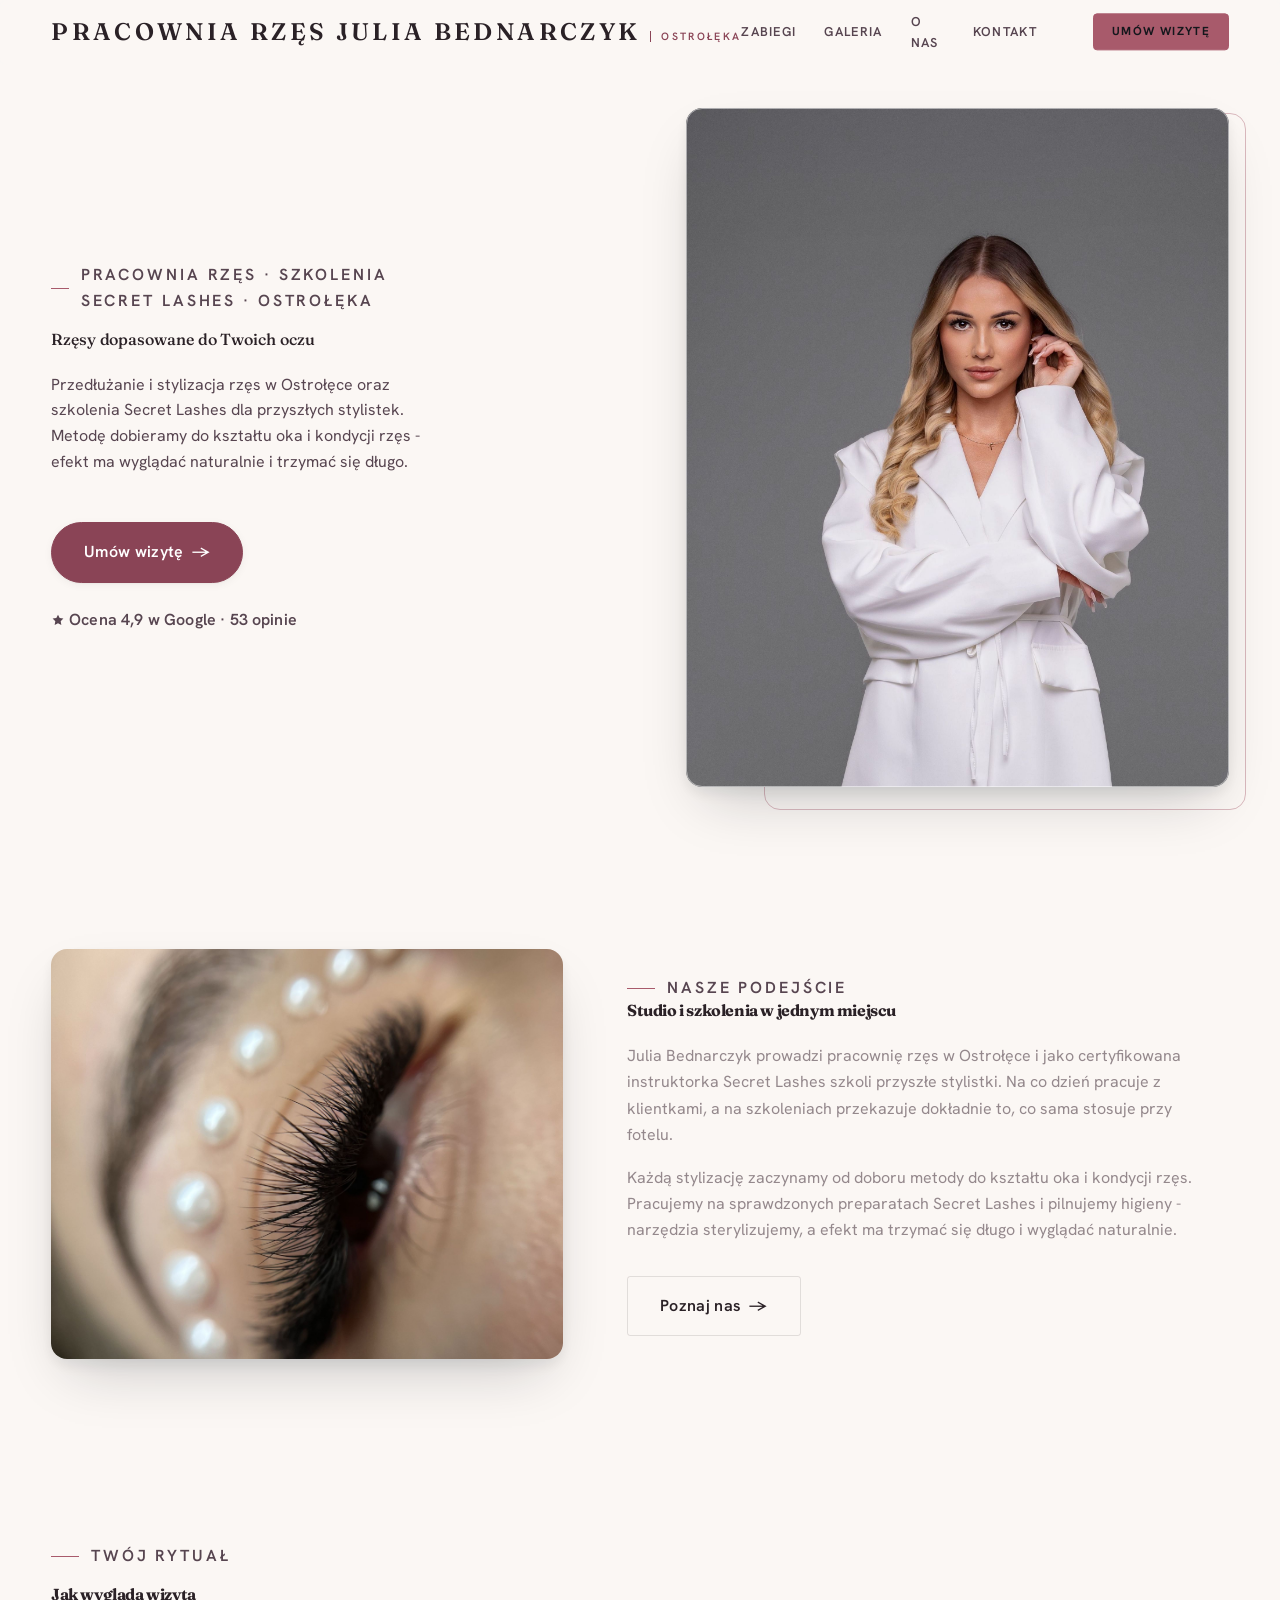
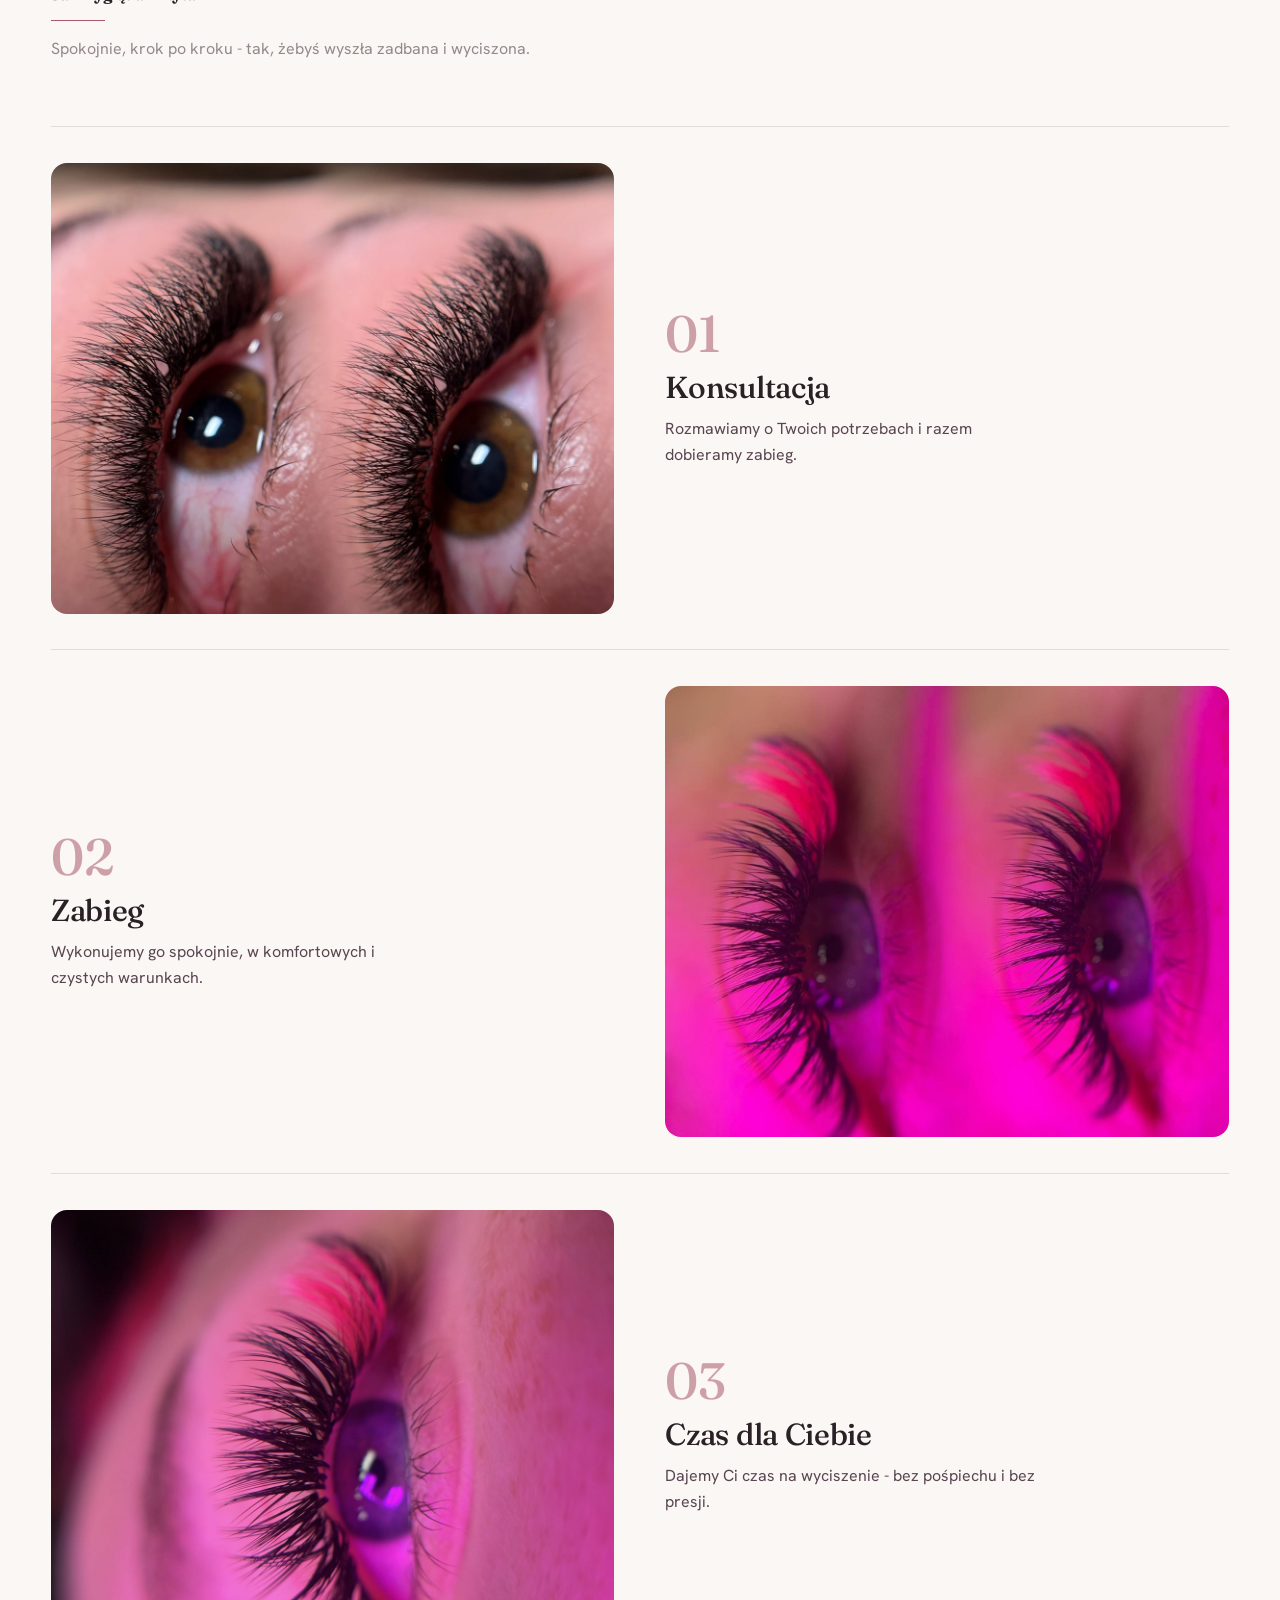
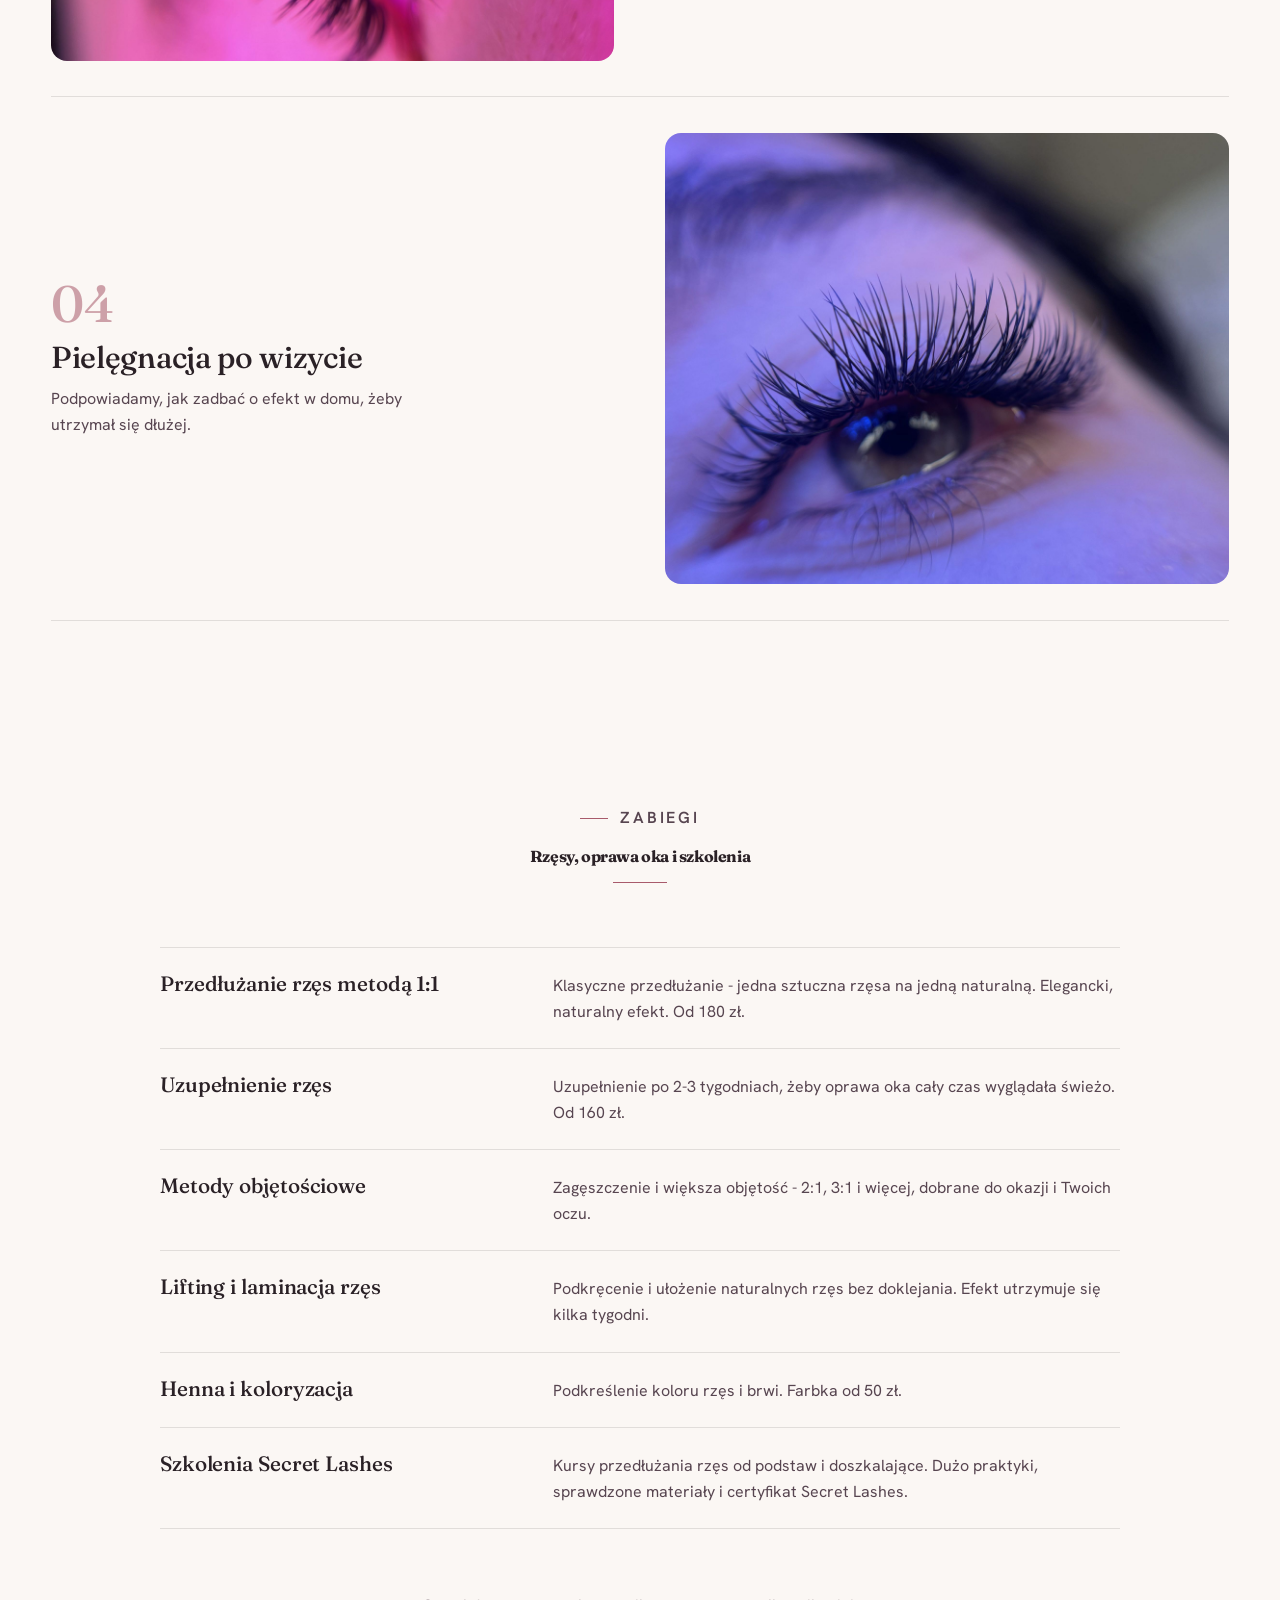
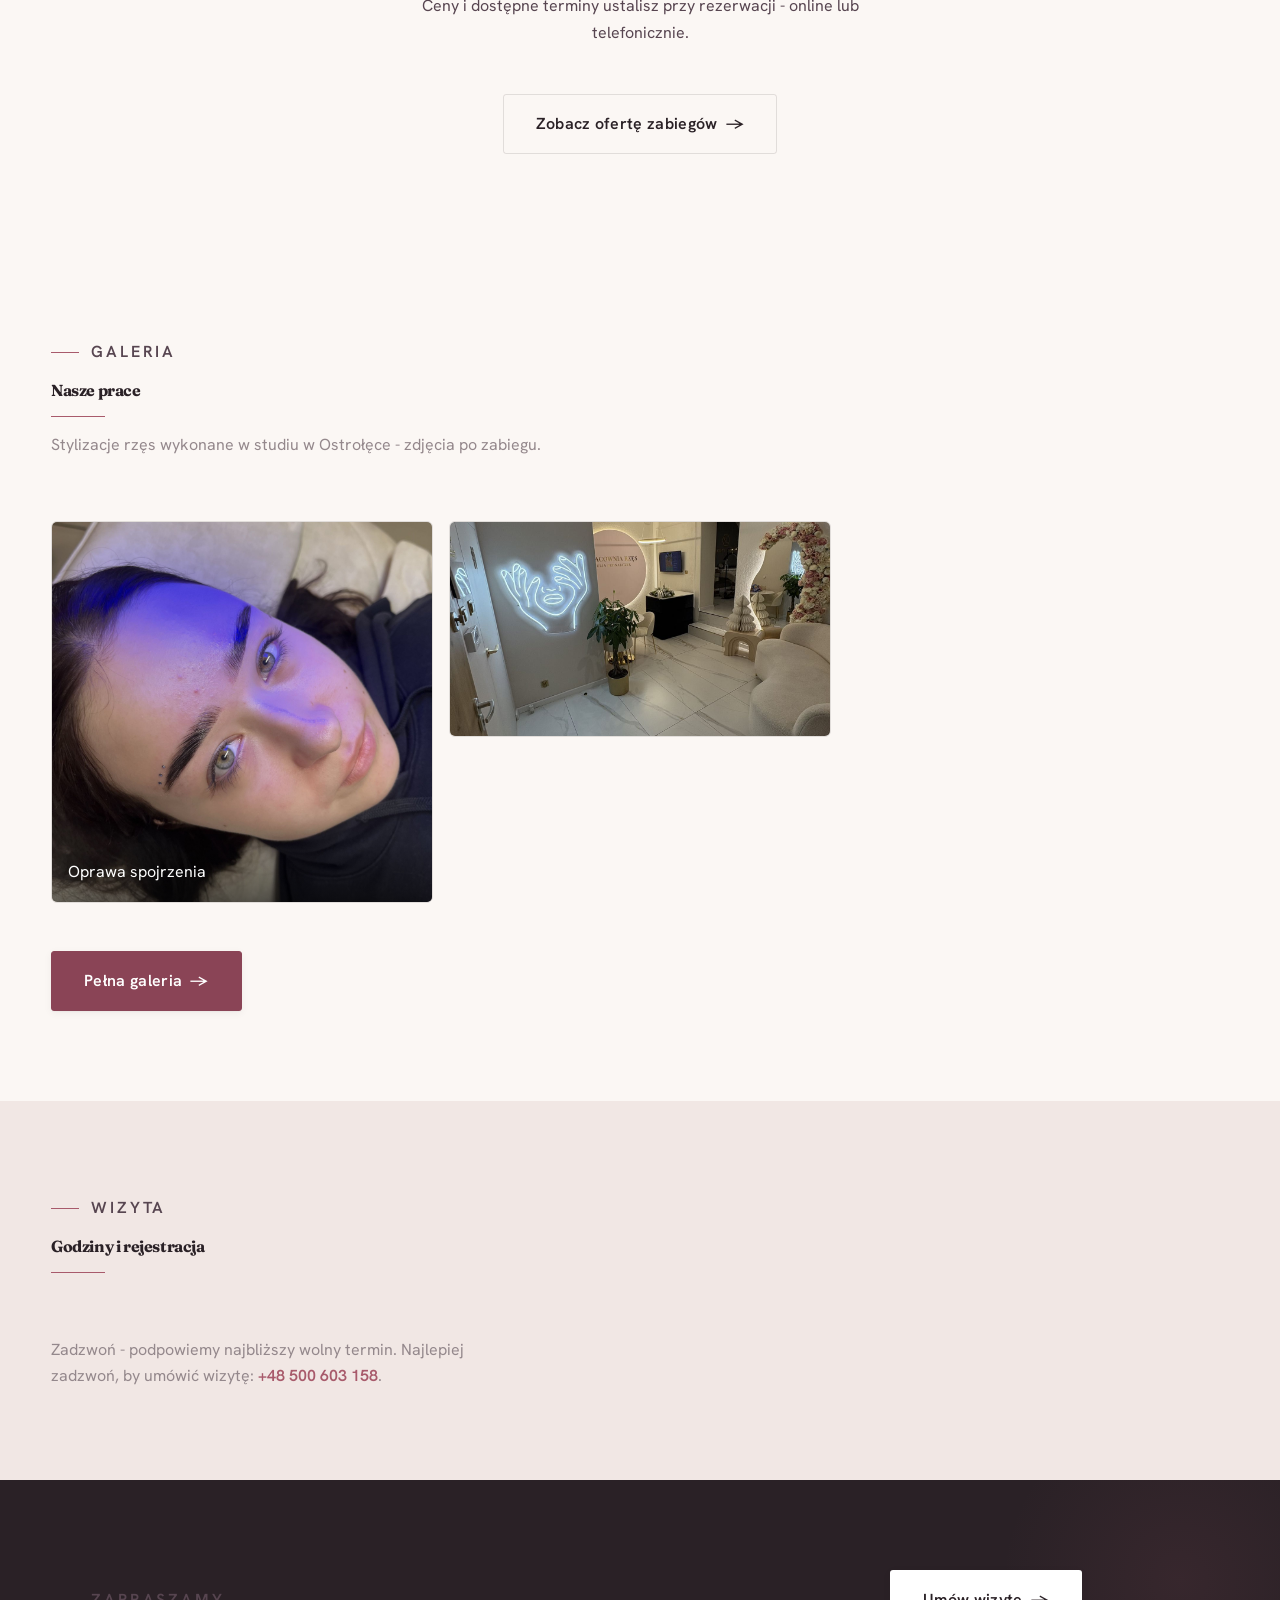
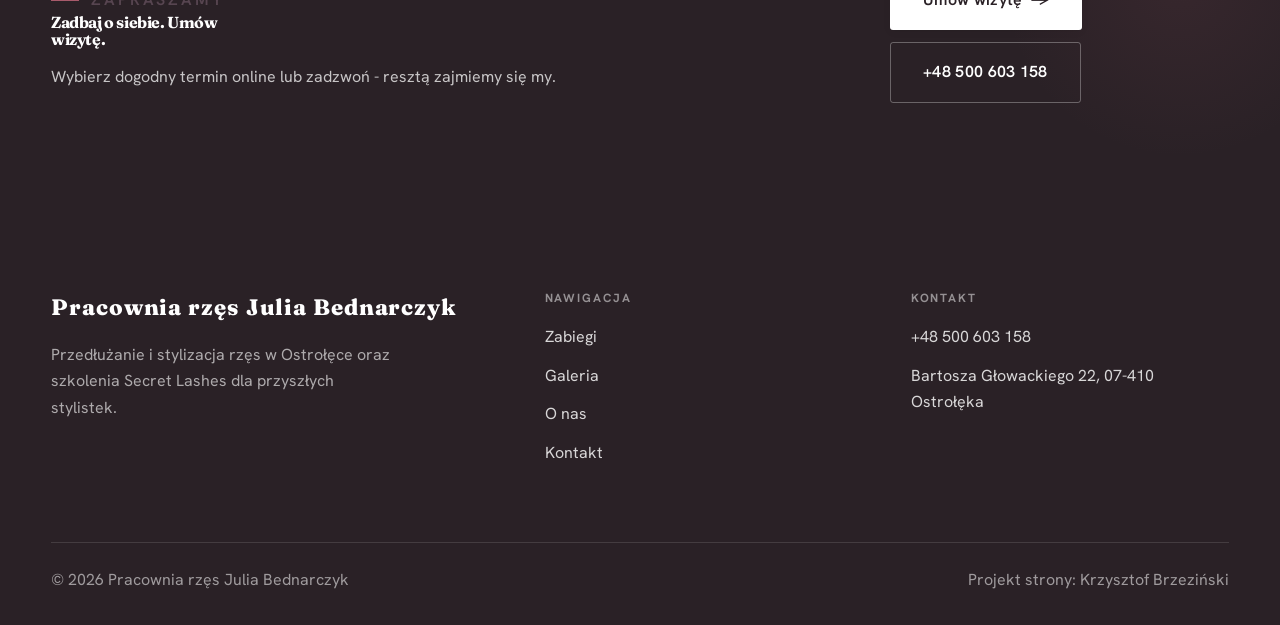
==== index.html @ 6c17bf98 "Strona demo: pracownia-rzes-julia-bednarczyk-szkolenia-secret-lashes-w-ostrolece" ====
<!DOCTYPE html>
<html lang="pl">
<head>
<meta charset="UTF-8">
<meta name="viewport" content="width=device-width, initial-scale=1.0">
<title>Pracownia rzęs Julia Bednarczyk - Przedłużanie rzęs i szkolenia Secret Lashes · Ostrołęka</title>
<meta name="description" content="Pracownia rzęs Julia Bednarczyk w Ostrołęce - przedłużanie rzęs metodą 1:1 i objętościowe, lifting, laminacja oraz szkolenia Secret Lashes. Naturalny efekt i indywidualne podejście. Umów wizytę.">
<link rel="preconnect" href="https://fonts.googleapis.com">
<link rel="preconnect" href="https://fonts.gstatic.com" crossorigin>
<link href="https://fonts.googleapis.com/css2?family=Fraunces:wght@500;600;700&family=Hanken+Grotesk:wght@400;500;600&display=swap" rel="stylesheet">
<link rel="stylesheet" href="assets/styles.css">
</head>
<body>

<header class="nav">
  <div class="wrap nav-inner">
    <a class="brand" href="index.html"><span class="name">Pracownia rzęs Julia Bednarczyk</span><span class="sub">Ostrołęka</span></a>
    <nav class="nav-links">
      <a href="oferta.html">Zabiegi</a>
      <a href="realizacje.html">Galeria</a>
      <a href="o-nas.html">O nas</a>
      <a href="kontakt.html">Kontakt</a>
      <a href="kontakt.html" class="btn btn-accent">Umów wizytę</a>
    </nav>
    <button class="nav-toggle" aria-label="Menu"><span></span><span></span><span></span></button>
  </div>
</header>

<section class="hero-spa">
  <div class="wrap">
    <div class="hs-copy reveal">
      <span class="eyebrow">Pracownia rzęs · Szkolenia Secret Lashes · Ostrołęka</span>
      <h1 class="hs-claim">Rzęsy dopasowane do Twoich oczu</h1>
      <p class="hs-lead">Przedłużanie i stylizacja rzęs w Ostrołęce oraz szkolenia Secret Lashes dla przyszłych stylistek. Metodę dobieramy do kształtu oka i kondycji rzęs - efekt ma wyglądać naturalnie i trzymać się długo.</p>
      <a href="kontakt.html" class="btn btn-accent hs-cta">Umów wizytę <span class="arr">→</span></a>
      <p class="hs-rating"><svg class="ico-star" width="14" height="14" viewBox="0 0 24 24" style="vertical-align:-2px" aria-hidden="true"><path d="M12 2.8l2.85 5.8 6.4.93-4.63 4.5 1.1 6.37L12 17.4l-5.72 3 1.1-6.37-4.63-4.5 6.4-.93L12 2.8Z" fill="currentColor"/></svg> Ocena 4,9 w Google · 53 opinie</p>
    </div>
    <figure class="hs-fig reveal"><img src="img/hero.jpg" alt="Pracownia rzęs Julia Bednarczyk"></figure>
  </div>
</section>
<section>
  <div class="wrap split">
    <div class="split-art reveal"><img src="img/g1.jpg" alt="Pracownia rzęs Julia Bednarczyk" loading="lazy"></div>
    <div class="split-copy reveal">
      <span class="eyebrow">Nasze podejście</span>
      <h2>Studio i szkolenia w jednym miejscu</h2>
      <p class="muted">Julia Bednarczyk prowadzi pracownię rzęs w Ostrołęce i jako certyfikowana instruktorka Secret Lashes szkoli przyszłe stylistki. Na co dzień pracuje z klientkami, a na szkoleniach przekazuje dokładnie to, co sama stosuje przy fotelu.</p>
      <p class="muted">Każdą stylizację zaczynamy od doboru metody do kształtu oka i kondycji rzęs. Pracujemy na sprawdzonych preparatach Secret Lashes i pilnujemy higieny - narzędzia sterylizujemy, a efekt ma trzymać się długo i wyglądać naturalnie.</p>
      <a href="o-nas.html" class="btn btn-ghost">Poznaj nas <span class="arr">→</span></a>
    </div>
  </div>
</section>
<section class="rytual">
  <div class="wrap">
    <div class="head reveal">
      <span class="eyebrow">Twój rytuał</span>
      <h2>Jak wygląda wizyta</h2>
      <p>Spokojnie, krok po kroku - tak, żebyś wyszła zadbana i wyciszona.</p>
    </div>
    <div class="ryt-list">
      <div class="ryt-row reveal">
        <figure class="ryt-fig"><img src="img/g2.jpg" alt="Konsultacja" loading="lazy"></figure>
        <div class="ryt-copy"><span class="ryt-no">01</span><h3>Konsultacja</h3><p>Rozmawiamy o Twoich potrzebach i razem dobieramy zabieg.</p></div>
      </div>
      <div class="ryt-row reveal">
        <figure class="ryt-fig"><img src="img/g3.jpg" alt="Zabieg" loading="lazy"></figure>
        <div class="ryt-copy"><span class="ryt-no">02</span><h3>Zabieg</h3><p>Wykonujemy go spokojnie, w komfortowych i czystych warunkach.</p></div>
      </div>
      <div class="ryt-row reveal">
        <figure class="ryt-fig"><img src="img/g4.jpg" alt="Czas dla Ciebie" loading="lazy"></figure>
        <div class="ryt-copy"><span class="ryt-no">03</span><h3>Czas dla Ciebie</h3><p>Dajemy Ci czas na wyciszenie - bez pośpiechu i bez presji.</p></div>
      </div>
      <div class="ryt-row reveal">
        <figure class="ryt-fig"><img src="img/g5.jpg" alt="Pielęgnacja po wizycie" loading="lazy"></figure>
        <div class="ryt-copy"><span class="ryt-no">04</span><h3>Pielęgnacja po wizycie</h3><p>Podpowiadamy, jak zadbać o efekt w domu, żeby utrzymał się dłużej.</p></div>
      </div>
    </div>
  </div>
</section>
<section class="menu-sec">
  <div class="wrap">
    <div class="head center reveal">
      <span class="eyebrow">Zabiegi</span>
      <h2>Rzęsy, oprawa oka i szkolenia</h2>
    </div>
    <div class="cennik">
      <div class="cennik-row reveal"><div class="cn-name"><h3>Przedłużanie rzęs metodą 1:1</h3></div><div class="cn-desc">Klasyczne przedłużanie - jedna sztuczna rzęsa na jedną naturalną. Elegancki, naturalny efekt. Od 180 zł.</div></div>
      <div class="cennik-row reveal"><div class="cn-name"><h3>Uzupełnienie rzęs</h3></div><div class="cn-desc">Uzupełnienie po 2-3 tygodniach, żeby oprawa oka cały czas wyglądała świeżo. Od 160 zł.</div></div>
      <div class="cennik-row reveal"><div class="cn-name"><h3>Metody objętościowe</h3></div><div class="cn-desc">Zagęszczenie i większa objętość - 2:1, 3:1 i więcej, dobrane do okazji i Twoich oczu.</div></div>
      <div class="cennik-row reveal"><div class="cn-name"><h3>Lifting i laminacja rzęs</h3></div><div class="cn-desc">Podkręcenie i ułożenie naturalnych rzęs bez doklejania. Efekt utrzymuje się kilka tygodni.</div></div>
      <div class="cennik-row reveal"><div class="cn-name"><h3>Henna i koloryzacja</h3></div><div class="cn-desc">Podkreślenie koloru rzęs i brwi. Farbka od 50 zł.</div></div>
      <div class="cennik-row reveal"><div class="cn-name"><h3>Szkolenia Secret Lashes</h3></div><div class="cn-desc">Kursy przedłużania rzęs od podstaw i doszkalające. Dużo praktyki, sprawdzone materiały i certyfikat Secret Lashes.</div></div>
    </div>
    <p class="menu-note">Ceny i dostępne terminy ustalisz przy rezerwacji - online lub telefonicznie.</p>
    <div style="text-align:center;margin-top:var(--space-7)" class="reveal"><a href="oferta.html" class="btn btn-ghost">Zobacz ofertę zabiegów <span class="arr">→</span></a></div>
  </div>
</section>
<section>
  <div class="wrap">
    <div class="head reveal">
      <span class="eyebrow">Galeria</span>
      <h2>Nasze prace</h2>
      <p>Stylizacje rzęs wykonane w studiu w Ostrołęce - zdjęcia po zabiegu.</p>
    </div>
    <div class="gallery-masonry">
      <figure class="m-tile reveal"><img src="img/g6.jpg" alt="Oprawa spojrzenia" loading="lazy"><div class="cap">Oprawa spojrzenia</div></figure>
      <figure class="m-tile reveal"><img src="img/about.jpg" alt="Pracownia rzęs Julia Bednarczyk" loading="lazy"></figure>
    </div>
    <div style="margin-top:var(--space-7)" class="reveal"><a href="realizacje.html" class="btn btn-accent">Pełna galeria <span class="arr">→</span></a></div>
  </div>
</section>
<section class="trust">
  <div class="wrap">
    <div class="head reveal">
      <span class="eyebrow">Wizyta</span>
      <h2>Godziny i rejestracja</h2>
    </div>
    <p class="reveal" style="color:var(--muted);max-width:48ch">Zadzwoń - podpowiemy najbliższy wolny termin. Najlepiej zadzwoń, by umówić wizytę: <a href="tel:+48500603158" style="color:var(--accent);font-weight:600">+48 500 603 158</a>.</p>
  </div>
</section>
<section class="cta">
  <div class="wrap">
    <div class="reveal">
      <span class="eyebrow">Zapraszamy</span>
      <h2>Zadbaj o siebie. Umów wizytę.</h2>
      <p>Wybierz dogodny termin online lub zadzwoń - resztą zajmiemy się my.</p>
    </div>
    <div class="cta-actions reveal">
      <a href="kontakt.html" class="btn btn-light">Umów wizytę <span class="arr">→</span></a>
      <a href="tel:+48500603158" class="btn btn-ghost" style="color:#fff;border-color:rgba(255,255,255,.3)">+48 500 603 158</a>
    </div>
  </div>
</section>

<footer>
  <div class="wrap">
    <div class="foot-grid">
      <div class="foot-brand">
        <div class="name">Pracownia rzęs Julia Bednarczyk</div>
        <p>Przedłużanie i stylizacja rzęs w Ostrołęce oraz szkolenia Secret Lashes dla przyszłych stylistek.</p>
      </div>
      <div class="foot-col">
        <h4>Nawigacja</h4>
        <a href="oferta.html">Zabiegi</a>
        <a href="realizacje.html">Galeria</a>
        <a href="o-nas.html">O nas</a>
        <a href="kontakt.html">Kontakt</a>
      </div>
      <div class="foot-col">
        <h4>Kontakt</h4>
        <a href="tel:+48500603158">+48 500 603 158</a>
        <p>Bartosza Głowackiego 22, 07-410 Ostrołęka</p>
      </div>
    </div>
    <div class="foot-bot">
      <span>© 2026 Pracownia rzęs Julia Bednarczyk</span>
      <span>Projekt strony: Krzysztof Brzeziński</span>
    </div>
  </div>
</footer>
<div class="sticky-reserve"><a class="sr-book" href="kontakt.html">Umów wizytę</a><a class="sr-call" href="tel:+48500603158" aria-label="Zadzwoń"><svg class="ico-tel" width="16" height="16" viewBox="0 0 24 24" fill="none" aria-hidden="true"><path d="M6.6 10.8a15.5 15.5 0 0 0 6.6 6.6l2.2-2.2a1 1 0 0 1 1-.24 11.4 11.4 0 0 0 3.6.58 1 1 0 0 1 1 1V20a1 1 0 0 1-1 1A17 17 0 0 1 3 4a1 1 0 0 1 1-1h3.5a1 1 0 0 1 1 1c0 1.25.2 2.46.58 3.6a1 1 0 0 1-.25 1l-2.23 2.2Z" fill="currentColor"/></svg></a></div>

<script src="assets/main.js"></script>
</body>
</html>
---- assets/styles.css ----
/* ============================================================
   STOLBASZ — premium, architektoniczny B2B fit-out
   Jasna paleta, zero brązu. System wg premium-web-craft.
   Projekt strony: Krzysztof Brzeziński
   ============================================================ */

:root{
  /* PALETA — jasna, architektoniczna, chłodna */
  --paper:#FBF7F4;          /* główne tło */
  --paper-2:#F1E7E4;        /* sekcje alternatywne (chłodny jasny szary) */
  --paper-3:#F1E7E4;        /* delikatne wypełnienia */
  --ink:#2A2126;            /* tekst główny — chłodny grafit */
  --ink-soft:#574550;       /* nagłówki drugorzędne */
  --muted:#94888C;          /* tekst poboczny */
  --line:rgba(42,33,38,.12);/* hairline */
  --accent:#A85A6B;         /* stonowany petrol-slate — jedyny akcent */
  --accent-d:#8A4456;
  --accent-soft:rgba(168,90,107,.10);
  --dark:#2A2126;           /* sekcje ciemne (stopka/CTA) */

  /* ODSTĘPY — skala 4/8 */
  --space-1:4px; --space-2:8px; --space-3:12px; --space-4:16px; --space-5:24px;
  --space-6:32px; --space-7:48px; --space-8:64px; --space-9:96px; --space-10:128px;

  /* TYPOGRAFIA — fluid clamp() */
  --text-sm:clamp(.82rem,.8rem+.1vw,.9rem);
  --text-base:clamp(1rem,.97rem+.15vw,1.1rem);
  --text-lg:clamp(1.12rem,1.05rem+.3vw,1.3rem);
  --text-h3:clamp(1.2rem,1.1rem+.5vw,1.5rem);
  --text-h2:clamp(1.9rem,1.5rem+1.9vw,2.8rem);
  --text-h1:clamp(2.6rem,1.9rem+3.6vw,4.6rem);

  /* PROMIENIE — architektoniczne, raczej ostre */
  --r-sm:3px; --r-md:6px; --r-lg:10px;

  /* RUCH */
  --ease:cubic-bezier(.25,.46,.45,.94); --dur:.24s;

  /* CIENIE — miękkie, warstwowe */
  --sh-sm:0 1px 2px rgba(16,24,32,.04), 0 2px 8px rgba(16,24,32,.05);
  --sh-md:0 2px 6px rgba(16,24,32,.05), 0 12px 28px -8px rgba(16,24,32,.12);
  --sh-lg:0 6px 14px rgba(16,24,32,.07), 0 26px 56px -18px rgba(16,24,32,.22);

  --hairline:1px solid var(--line);

  --font-display:'Fraunces',serif;
  --font-body:'Hanken Grotesk',sans-serif;
}

*{box-sizing:border-box;margin:0;padding:0}
html{scroll-behavior:smooth}
body{
  font-family:var(--font-body);
  font-size:var(--text-base);
  line-height:1.65;
  color:var(--ink);
  background:var(--paper);
  -webkit-font-smoothing:antialiased;
  text-rendering:optimizeLegibility;
}
img{max-width:100%;display:block}
a{color:inherit;text-decoration:none}

.wrap{width:min(92%,1180px);margin-inline:auto}
section{padding-block:clamp(52px,6.5vw,96px)}

h1,h2,h3{font-family:var(--font-display);font-weight:700;line-height:1.08;letter-spacing:-.02em;color:var(--ink)}
h1{font-size:var(--text-h1);letter-spacing:-.035em}
h2{font-size:var(--text-h2);letter-spacing:-.025em}
h3{font-size:var(--text-h3)}
p{max-width:65ch}

.eyebrow{
  font-family:var(--font-body);
  font-size:var(--text-sm);
  font-weight:600;
  letter-spacing:.18em;
  text-transform:uppercase;
  color:var(--accent);
  display:inline-flex;align-items:center;gap:var(--space-3);
}
.eyebrow::before{content:"";width:28px;height:1px;background:var(--accent);display:inline-block}

.muted{color:var(--muted)}
.lead{font-size:var(--text-lg);line-height:1.55;color:var(--ink-soft);max-width:50ch}

/* ---------- BUTTONS ---------- */
.btn{
  display:inline-flex;align-items:center;gap:var(--space-2);
  font-weight:600;font-size:var(--text-sm);letter-spacing:.02em;
  padding:var(--space-4) var(--space-6);
  border-radius:var(--r-sm);
  transition:transform var(--dur) var(--ease),box-shadow var(--dur) var(--ease),background var(--dur) var(--ease);
  cursor:pointer;border:1px solid transparent;
}
.btn-accent{background:var(--accent);color:#fff;box-shadow:var(--sh-sm)}
.btn-accent:hover{background:var(--accent-d);transform:translateY(-2px);box-shadow:var(--sh-md)}
.btn-accent:active{transform:translateY(0);box-shadow:var(--sh-sm)}
.btn-ghost{background:transparent;color:var(--ink);border-color:var(--line)}
.btn-ghost:hover{border-color:var(--accent);color:var(--accent);transform:translateY(-2px)}
.btn-light{background:#fff;color:var(--ink);box-shadow:var(--sh-sm)}
.btn-light:hover{transform:translateY(-2px);box-shadow:var(--sh-md)}
.btn .arr{transition:transform var(--dur) var(--ease)}
.btn:hover .arr{transform:translateX(4px)}

/* ---------- NAV ---------- */
.nav{
  position:sticky;top:0;z-index:50;
  background:color-mix(in srgb,var(--paper) 88%,transparent);
  backdrop-filter:saturate(140%) blur(10px);
  border-bottom:var(--hairline);
}
.nav-inner{display:flex;align-items:center;justify-content:space-between;height:72px}
.brand{display:flex;flex-direction:column;line-height:1}
.brand .name{font-family:var(--font-display);font-weight:800;font-size:1.35rem;letter-spacing:.04em}
.brand .sub{font-size:.62rem;letter-spacing:.34em;text-transform:uppercase;color:var(--muted);margin-top:5px}
.nav-links{display:flex;align-items:center;gap:var(--space-6)}
.nav-links a{font-size:var(--text-sm);font-weight:500;color:var(--ink-soft);position:relative;padding-block:4px;transition:color var(--dur) var(--ease)}
.nav-links a::after{content:"";position:absolute;left:0;bottom:0;width:0;height:1.5px;background:var(--accent);transition:width var(--dur) var(--ease)}
.nav-links a:hover,.nav-links a.active{color:var(--ink)}
.nav-links a:hover::after,.nav-links a.active::after{width:100%}
.nav-links .btn{padding:var(--space-2) var(--space-5)}
/* przyciski w nav: właściwy kolor (przebij .nav-links a) + bez podkreślenia */
.nav-links a.btn-accent{color:#fff}
.nav-links a.btn-ghost,.nav-links a.btn-light{color:var(--ink)}
.nav-links a.btn::after{display:none}
.nav-toggle{display:none;background:none;border:none;cursor:pointer;flex-direction:column;gap:5px;padding:8px}
.nav-toggle span{width:24px;height:2px;background:var(--ink);transition:var(--dur)}

/* ---------- HERO (split) ---------- */
.hero{position:relative;overflow:hidden;border-bottom:var(--hairline)}
.hero-grid{display:grid;grid-template-columns:1.05fr .95fr;gap:clamp(24px,4vw,60px);align-items:center;
  padding-block:clamp(36px,4.5vw,64px)}
.hero-copy .eyebrow{margin-bottom:var(--space-5)}
.hero-copy h1{margin-bottom:var(--space-5)}
.hero-copy .lead{margin-bottom:var(--space-7)}
.hero-actions{display:flex;flex-wrap:wrap;gap:var(--space-4)}
.hero-art{position:relative;aspect-ratio:4/3;border-radius:var(--r-lg);overflow:hidden;box-shadow:var(--sh-lg)}
.hero-art img{width:100%;height:100%;object-fit:cover}
.hero-art::after{content:"";position:absolute;inset:0;background:linear-gradient(180deg,transparent 55%,rgba(18,24,28,.28))}
.hero-badge{position:absolute;left:var(--space-5);bottom:var(--space-5);z-index:2;
  background:rgba(252,252,251,.94);backdrop-filter:blur(4px);
  border-radius:var(--r-md);padding:var(--space-4) var(--space-5);box-shadow:var(--sh-md);max-width:78%}
.hero-badge strong{display:block;font-family:var(--font-display);font-size:1rem;letter-spacing:-.01em}
.hero-badge span{font-size:var(--text-sm);color:var(--muted)}

/* ---------- HERO duży / kinowy (strona główna) ---------- */
.hero-cine{position:relative;min-height:clamp(560px,82vh,840px);min-height:clamp(560px,82svh,840px);display:flex;align-items:center;overflow:hidden;border-bottom:var(--hairline)}
.hero-cine>img{position:absolute;inset:0;width:100%;height:100%;object-fit:cover;z-index:0}
.hero-cine::after{content:"";position:absolute;inset:0;z-index:1;
  background:linear-gradient(95deg,rgba(13,18,23,.86) 0%,rgba(13,18,23,.64) 32%,rgba(13,18,23,.24) 62%,rgba(13,18,23,.04) 100%)}
.hero-cine .wrap{position:relative;z-index:2;padding-block:var(--space-8)}
.hero-cine .hero-copy{max-width:660px}
.hero-cine .eyebrow{color:#fff;margin-bottom:var(--space-5)}
.hero-cine .eyebrow::before{background:#fff}
.hero-cine h1{color:#fff;margin-bottom:var(--space-5);font-size:clamp(2.9rem,2rem+4.4vw,5.2rem)}
.hero-cine .lead{color:rgba(255,255,255,.92);max-width:48ch;margin-bottom:var(--space-7)}
.hero-cine .hero-actions{display:flex;flex-wrap:wrap;gap:var(--space-4)}
@media(max-width:680px){
  .hero-cine{min-height:clamp(520px,76vh,640px);min-height:clamp(520px,76svh,640px);align-items:flex-end}
  .hero-cine::after{background:linear-gradient(0deg,rgba(13,18,23,.9) 6%,rgba(13,18,23,.45) 55%,rgba(13,18,23,.25) 100%)}
  .hero-cine .wrap{padding-bottom:var(--space-9)}
}

/* full-bleed hero variant (podstrony) */
.pagehead{position:relative;min-height:46vh;min-height:46svh;display:flex;align-items:flex-end;overflow:hidden;border-bottom:var(--hairline)}
.pagehead img{position:absolute;inset:0;width:100%;height:100%;object-fit:cover}
.pagehead::after{content:"";position:absolute;inset:0;background:linear-gradient(180deg,rgba(18,24,28,.25),rgba(18,24,28,.62))}
.pagehead .wrap{position:relative;z-index:2;padding-block:var(--space-9);color:#fff}
.pagehead h1{color:#fff;max-width:18ch}
.pagehead .eyebrow{color:#fff}
.pagehead .eyebrow::before{background:#fff}
.pagehead p{color:rgba(255,255,255,.86);margin-top:var(--space-4);max-width:54ch}

/* ---------- STRIP (pasek skrótów / liczby) ---------- */
.strip{background:var(--dark);color:#fff}
.strip .wrap{display:grid;grid-template-columns:repeat(4,1fr);gap:var(--space-6);padding-block:var(--space-8)}
.strip .item .k{font-family:var(--font-display);font-size:clamp(1.6rem,1.2rem+1.4vw,2.4rem);font-weight:800;letter-spacing:-.02em;color:#fff}
.strip .item .v{font-size:var(--text-sm);color:rgba(255,255,255,.66);margin-top:var(--space-2);line-height:1.45}
.strip .item{border-left:2px solid var(--accent);padding-left:var(--space-5)}

/* ---------- SECTION HEAD ---------- */
.head{max-width:48rem;margin-bottom:var(--space-8)}
.head.center{margin-inline:auto;text-align:center}
.head .eyebrow{margin-bottom:var(--space-4)}
.head h2{margin-bottom:var(--space-4)}
.head p{color:var(--muted);font-size:var(--text-lg);line-height:1.55}
.head.center p{margin-inline:auto}

/* ---------- INTRO SPLIT ---------- */
.split{display:grid;grid-template-columns:.92fr 1.08fr;gap:clamp(28px,5vw,80px);align-items:center}
.split.rev{grid-template-columns:1.08fr .92fr}
.split.rev .split-art{order:-1}
.split-art{position:relative;aspect-ratio:5/4;border-radius:var(--r-lg);overflow:hidden;box-shadow:var(--sh-lg)}
.split-art img{width:100%;height:100%;object-fit:cover}
.split-copy h2{margin-bottom:var(--space-5)}
.split-copy p+p{margin-top:var(--space-4)}
.split-copy .btn{margin-top:var(--space-6)}

/* ---------- SERVICES (zakres) ---------- */
.svc-grid{display:grid;grid-template-columns:repeat(auto-fit,minmax(280px,1fr));gap:var(--space-5)}
.svc{background:#fff;border:var(--hairline);border-radius:var(--r-md);padding:var(--space-7) var(--space-6);
  transition:transform var(--dur) var(--ease),box-shadow var(--dur) var(--ease),border-color var(--dur) var(--ease);
  position:relative;overflow:hidden}
.svc::before{content:"";position:absolute;left:0;top:0;width:3px;height:0;background:var(--accent);transition:height var(--dur) var(--ease)}
.svc:hover{transform:translateY(-4px);box-shadow:var(--sh-md);border-color:transparent}
.svc:hover::before{height:100%}
.svc .ic{font-family:var(--font-display);font-size:.8rem;font-weight:700;letter-spacing:.12em;color:var(--accent);margin-bottom:var(--space-4)}
.svc h3{margin-bottom:var(--space-3);font-size:1.22rem}
.svc p{color:var(--muted);font-size:var(--text-base);line-height:1.6}

/* big detailed service rows */
.svc-row{display:grid;grid-template-columns:.8fr 1.2fr;gap:clamp(20px,4vw,60px);align-items:center;padding-block:var(--space-8)}
.svc-row+.svc-row{border-top:var(--hairline)}
.svc-row.rev{grid-template-columns:1.2fr .8fr}
.svc-row.rev .svc-row-art{order:-1}
.svc-row-art{aspect-ratio:4/3;border-radius:var(--r-md);overflow:hidden;box-shadow:var(--sh-md)}
.svc-row-art img{width:100%;height:100%;object-fit:cover}
.svc-row h3{font-size:1.5rem;margin-bottom:var(--space-4)}
.svc-row .num{font-family:var(--font-display);font-size:.85rem;font-weight:700;letter-spacing:.14em;color:var(--accent);display:block;margin-bottom:var(--space-3)}
.svc-row ul{list-style:none;margin-top:var(--space-4);display:flex;flex-direction:column;gap:var(--space-2)}
.svc-row li{position:relative;padding-left:var(--space-5);color:var(--muted);font-size:var(--text-base)}
.svc-row li::before{content:"";position:absolute;left:0;top:.62em;width:8px;height:1px;background:var(--accent)}

/* ---------- GALLERY (realizacje) ---------- */
.gallery{display:grid;grid-template-columns:repeat(12,1fr);gap:var(--space-4);grid-auto-rows:200px}
/* GALERIA MASONRY — pionowe zdjęcia (portrety beauty/wellness) bez przycinania: kolumny, height auto */
.gallery-masonry{column-count:3;column-gap:var(--space-4)}
@media(max-width:900px){.gallery-masonry{column-count:2}}
@media(max-width:560px){.gallery-masonry{column-count:1}}
.gallery-masonry .m-tile{break-inside:avoid;margin:0 0 var(--space-4);padding:0;position:relative;overflow:hidden;border-radius:var(--r-md);border:1px solid var(--line)}
.gallery-masonry .m-tile img{width:100%;height:auto;display:block}
.gallery-masonry .m-tile .cap{position:absolute;left:0;right:0;bottom:0;padding:var(--space-4);color:#fff;background:linear-gradient(0deg,rgba(0,0,0,.55),transparent);font-size:var(--text-sm)}
.gallery-masonry .m-tile .cap small{display:block;font-weight:400;opacity:.78;letter-spacing:.04em;text-transform:uppercase;font-size:.66rem;margin-top:3px}
.tile{position:relative;overflow:hidden;border-radius:var(--r-md);box-shadow:var(--sh-sm);
  transition:transform var(--dur) var(--ease),box-shadow var(--dur) var(--ease)}
.tile img{width:100%;height:100%;object-fit:cover;transition:transform .6s var(--ease)}
.tile:hover{box-shadow:var(--sh-md)}
.tile:hover img{transform:scale(1.05)}
.tile .cap{position:absolute;left:0;right:0;bottom:0;padding:var(--space-5) var(--space-4) var(--space-4);
  background:linear-gradient(transparent,rgba(18,24,28,.78));color:#fff;
  font-size:var(--text-sm);font-weight:600;letter-spacing:.01em;
  opacity:0;transform:translateY(8px);transition:var(--dur) var(--ease)}
.tile:hover .cap{opacity:1;transform:translateY(0)}
.tile .cap small{display:block;font-weight:400;opacity:.78;letter-spacing:.04em;text-transform:uppercase;font-size:.66rem;margin-top:3px}
/* bento spans */
.t-wide{grid-column:span 6}
.t-tall{grid-column:span 6;grid-row:span 2}
.t-std{grid-column:span 6}
.t-third{grid-column:span 4}
.t-two3{grid-column:span 8}

/* ---------- TRUST / WIARYGODNOŚĆ ---------- */
.trust{background:var(--paper-2)}
.trust-grid{display:grid;grid-template-columns:repeat(auto-fit,minmax(240px,1fr));gap:var(--space-5);margin-top:var(--space-7)}
.trust-card{background:#fff;border-radius:var(--r-md);padding:var(--space-7) var(--space-6);box-shadow:var(--sh-sm);border-top:3px solid var(--accent)}
.trust-card .big{font-family:var(--font-display);font-size:clamp(1.8rem,1.3rem+1.6vw,2.6rem);font-weight:800;letter-spacing:-.02em;color:var(--ink);line-height:1}
.trust-card h3{font-size:1.12rem;margin:var(--space-3) 0 var(--space-2)}
.trust-card p{color:var(--muted);font-size:var(--text-base);line-height:1.55}

/* ---------- CTA band ---------- */
.cta{background:var(--dark);color:#fff;position:relative;overflow:hidden}
.cta .wrap{display:grid;grid-template-columns:1.4fr .6fr;gap:var(--space-7);align-items:center;position:relative;z-index:2}
.cta h2{color:#fff;max-width:20ch}
.cta p{color:rgba(255,255,255,.74);margin-top:var(--space-4)}
.cta-actions{display:flex;flex-direction:column;gap:var(--space-3);align-items:flex-start}
.cta::before{content:"";position:absolute;right:-80px;top:-80px;width:360px;height:360px;border-radius:50%;
  background:radial-gradient(circle,var(--accent-soft),transparent 70%)}

/* ---------- CONTACT ---------- */
.contact-grid{display:grid;grid-template-columns:.85fr 1.15fr;gap:clamp(28px,4vw,56px);align-items:start}
.info-list{display:flex;flex-direction:column;gap:var(--space-2)}
.info-row{display:flex;gap:var(--space-4);align-items:flex-start;padding-block:var(--space-4);border-bottom:var(--hairline)}
.info-row .ic{flex:none;width:42px;height:42px;display:grid;place-items:center;border-radius:50%;
  background:var(--accent-soft);color:var(--accent);font-size:1.05rem}
.info-row .lbl{font-size:.72rem;letter-spacing:.14em;text-transform:uppercase;color:var(--muted)}
.info-row .val{font-weight:600;font-size:var(--text-base);margin-top:2px}
.info-row a.val:hover{color:var(--accent)}
.map{border:none;border-radius:var(--r-lg);box-shadow:var(--sh-md);width:100%;height:100%;min-height:380px;filter:grayscale(.2) contrast(1.02)}
.form{background:#fff;border:var(--hairline);border-radius:var(--r-lg);padding:clamp(24px,3vw,40px);box-shadow:var(--sh-sm)}
.form .fld{margin-bottom:var(--space-5)}
.form label{display:block;font-size:var(--text-sm);font-weight:600;margin-bottom:var(--space-2)}
.form input,.form textarea{width:100%;font-family:inherit;font-size:var(--text-base);color:var(--ink);
  padding:var(--space-4);border:var(--hairline);border-radius:var(--r-sm);background:var(--paper);transition:border-color var(--dur)}
.form input:focus,.form textarea:focus{outline:none;border-color:var(--accent);background:#fff}
.form textarea{resize:vertical;min-height:120px}
.form .note{font-size:var(--text-sm);color:var(--muted);margin-top:var(--space-3)}

/* ---------- FOOTER ---------- */
footer{background:var(--dark);color:#fff;padding-block:var(--space-9) var(--space-6)}
.foot-grid{display:grid;grid-template-columns:1.4fr 1fr 1fr;gap:var(--space-7);margin-bottom:var(--space-8)}
.foot-brand .name{font-family:var(--font-display);font-weight:800;font-size:1.4rem;letter-spacing:.04em}
.foot-brand p{color:rgba(255,255,255,.62);margin-top:var(--space-4);font-size:var(--text-base);max-width:38ch}
.foot-col h4{font-size:.74rem;letter-spacing:.16em;text-transform:uppercase;color:rgba(255,255,255,.5);margin-bottom:var(--space-4)}
.foot-col a,.foot-col p{display:block;color:rgba(255,255,255,.82);font-size:var(--text-base);margin-bottom:var(--space-3)}
.foot-col a:hover{color:#fff}
.foot-bot{border-top:1px solid rgba(255,255,255,.12);padding-top:var(--space-5);display:flex;justify-content:space-between;flex-wrap:wrap;gap:var(--space-3);
  font-size:var(--text-sm);color:rgba(255,255,255,.55)}
.foot-bot a:hover{color:#fff}

/* ---------- REVEAL ---------- */
.reveal{opacity:0;transform:translateY(22px);transition:opacity .6s var(--ease),transform .6s var(--ease)}
.reveal.in{opacity:1;transform:none}

/* ---------- RESPONSIVE ---------- */
@media(max-width:920px){
  .hero-grid,.split,.split.rev,.svc-row,.svc-row.rev,.cta .wrap,.contact-grid,.foot-grid{grid-template-columns:1fr}
  .split.rev .split-art,.svc-row.rev .svc-row-art{order:0}
  .hero-art{aspect-ratio:16/10;max-height:420px}
  .strip .wrap{grid-template-columns:repeat(2,1fr);gap:var(--space-7)}
  .gallery{grid-auto-rows:180px}
  .t-wide,.t-tall,.t-std,.t-third,.t-two3{grid-column:span 6}
  .t-tall{grid-row:span 1}
  .cta-actions{flex-direction:row;flex-wrap:wrap}
  .foot-grid{gap:var(--space-6)}
}
@media(max-width:680px){
  .nav-links{position:fixed;inset:72px 0 auto 0;background:var(--paper);flex-direction:column;align-items:stretch;
    gap:0;padding:var(--space-4) 6%;border-bottom:var(--hairline);box-shadow:var(--sh-md);
    transform:translateY(-120%);transition:transform var(--dur) var(--ease)}
  .nav-links.open{transform:translateY(0)}
  .nav-links a{padding-block:var(--space-4);border-bottom:var(--hairline)}
  .nav-links .btn{margin-top:var(--space-3);justify-content:center}
  .nav-toggle{display:flex}
  .strip .wrap{grid-template-columns:1fr}
  .gallery{grid-template-columns:repeat(6,1fr)}
  .foot-grid{grid-template-columns:1fr}
}
@media(prefers-reduced-motion:reduce){
  *{animation-duration:.01ms!important;transition:none!important}
  .reveal{opacity:1!important;transform:none!important}
  html{scroll-behavior:auto}
}

/* ============================================================
   PREMIUM LAYER — destylat deep-researchu branż (anty-AI, spokój).
   Zmienne STOLBASZ (--accent/--ink/--paper/--line/--dark). Ruch ledwo
   zauważalny, krzywa cubic-bezier(.16,.84,.44,1); prefers-reduced-motion
   pokryte blanketem wyżej. Karty hairline zamiast cieni = #1 sygnał „nie-AI".
   ============================================================ */

/* więcej oddechu między sekcjami (liderzy: 110-130px) */
section{padding-block:clamp(64px,8vw,128px)}

/* 1) Aksamitny reveal — dłuższa, miękka krzywa zamiast „skoku" */
.reveal{transition:opacity .9s cubic-bezier(.16,.84,.44,1),transform .9s cubic-bezier(.16,.84,.44,1);will-change:opacity,transform}
/* stagger TYLKO w galerii (tam pozycja = porządek dzieci) */
.gallery .reveal:nth-child(2){transition-delay:.07s}
.gallery .reveal:nth-child(3){transition-delay:.14s}
.gallery .reveal:nth-child(4){transition-delay:.21s}
.gallery .reveal:nth-child(5){transition-delay:.28s}
.gallery .reveal:nth-child(6){transition-delay:.35s}

/* 2) Hero STATYCZNY na .hero-cine — Ken Burns CAŁKIEM WYŁĄCZONY 26.06 (3. zgłoszenie Szymona).
   GENEZA: animowanie scale na <img> hero z teksturami (cegły/framugi) re-samplinguje obraz
   klatka po klatce → na części ekranów drobne drganie/shimmer = „heroshot się trzęsie".
   translateY usunięto wcześniej, scale-only + will-change/GPU NIE wystarczyły do GWARANCJI gładkości.
   Krzysztof zażądał pewności („make sure, że błąd się nie pojawi") > efekt. Zero animacji = 0% drgania.
   Delikatny zoom zostaje TYLKO w pełnoekranowych hero gastro/studio (hg-bg/hs-bg — tło, inny
   mechanizm, chwalone, nigdy nie zgłaszane). NIE wracać do KB na .hero-cine bez realnego testu
   na sprzęcie klienta — to ryzyko regresji „trzęsienia”. */
/* BEZPIECZNY "wow" na hero = jednorazowy FADE-IN (opacity), nie zoom.
   opacity nie dotyka bitmapy → gładkie na KAŻDYM zdjęciu/ekranie/GPU, zero ryzyka migotania.
   Geometryczny ruch (scale/translate) na .hero-cine jest ZAKAZANY (bramka pilnuje). */
@keyframes heroFade{from{opacity:0}to{opacity:1}}
.hero-cine>img{transform:none;animation:heroFade 1.1s ease-out both}

/* 3) Akcentowy hairline pod nagłówkiem sekcji, który „rysuje się" przy wejściu */
.head h2{position:relative;padding-bottom:18px}
.head h2::after{content:"";position:absolute;left:0;bottom:0;height:1px;width:0;background:var(--accent);transition:width 1s cubic-bezier(.16,.84,.44,1) .15s}
.head.center h2::after{left:50%;transform:translateX(-50%)}
.head.reveal.in h2::after,.head.center.reveal.in h2::after{width:54px}

/* 4) Karty HAIRLINE zamiast cieni/zaokrągleń (najmocniejszy anty-AI detal) */
.svc{background:transparent;border:1px solid var(--line);border-radius:var(--r-sm);box-shadow:none}
.svc:hover{box-shadow:none;border-color:var(--accent);transform:translateY(-3px)}
.trust-card{background:transparent;box-shadow:none;border:1px solid var(--line);border-top:2px solid var(--accent);border-radius:var(--r-sm)}
.tile{box-shadow:none;border-radius:var(--r-sm)}
.tile:hover{box-shadow:none}

/* 5) Sticky-nav kondensuje się po przewinięciu (sygnał dopracowania) */
.nav{transition:box-shadow .4s ease,background .4s ease}
.nav.is-stuck{box-shadow:0 1px 0 var(--line),0 14px 30px -24px rgba(0,0,0,.45)}
.nav-inner{transition:height .35s var(--ease)}
.nav.is-stuck .nav-inner{height:60px}

/* 6) MANIFESTO — pełnoekranowy cytat-bohater (zastępuje generyczne „Dlaczego my") */
.manifesto{background:var(--paper-2);text-align:center}
.manifesto .wrap{max-width:60rem}
.manifesto p{font-family:var(--font-display);font-style:italic;font-size:clamp(1.6rem,1rem+2.4vw,2.8rem);line-height:1.32;color:var(--ink-soft);margin-inline:auto;max-width:26ch;position:relative;padding-top:var(--space-8)}
.manifesto p::before{content:"";position:absolute;top:0;left:50%;transform:translateX(-50%);width:54px;height:1px;background:var(--accent)}
.manifesto p span{color:var(--accent);font-style:italic}

/* 7) GATEWAYS — 3 duże bramy-zdjęcia (zamiast paska menu usług) */
.gateways{display:grid;grid-template-columns:repeat(3,1fr);gap:var(--space-4)}
.gateway{position:relative;aspect-ratio:3/4;overflow:hidden;border-radius:var(--r-sm);display:block}
.gateway img{width:100%;height:100%;object-fit:cover;transition:transform .8s var(--ease),filter .5s var(--ease)}
.gateway::after{content:"";position:absolute;inset:0;background:linear-gradient(180deg,transparent 38%,rgba(18,24,28,.74))}
.gateway:hover img{transform:scale(1.05);filter:brightness(1.05)}
.gateway .g-ttl{position:absolute;left:0;right:0;bottom:0;z-index:2;padding:var(--space-6) var(--space-5);color:#fff;font-family:var(--font-display);font-size:1.45rem;letter-spacing:-.01em;line-height:1.15}
.gateway .g-ttl small{display:block;font-family:var(--font-body);font-size:var(--text-sm);font-weight:400;opacity:.82;letter-spacing:.03em;margin-top:5px}
@media(max-width:760px){.gateways{grid-template-columns:1fr}.gateway{aspect-ratio:16/10}}

/* 8) LOGO klienta w nagłówku (gdy podane --logo) */
/* 52px domyślnie (feedback Bartka 06.07.2026: 40px ginęło, uwaga padła 3x; ~56px sprawdzone na żywym demie anna-borowiec-makeup) */
.brand-logo{height:52px;width:auto;max-width:240px;object-fit:contain;display:block}
.nav.is-stuck .brand-logo{height:44px}
@media(max-width:680px){.brand-logo{height:40px}}

/* === rodzina: wellness === */
/* ============================================================
   RODZINA: WELLNESS (beauty / spa / head spa / masaż / kosmetologia)
   Doklejane NA WIERZCH base.css. Skin beauty (Fraunces + śliwka) lub spa (Marcellus + złoto).
   Filozofia: ATMOSFERA + ZADBANIE O SIEBIE + "Umów wizytę". Miękko, zmysłowo, spokojnie.
   Tokeny TYLKO istniejące. Ceny/zabiegi/specjaliści/before-after tylko realne.
   ============================================================ */

/* --- Miększe, eleganckie karty --- */
.svc,.trust-card,.tile,.gateway,.split-art,.svc-row-art{border-radius:var(--r-lg)}

/* --- CENNIK / ZABIEGI (kategorie; ceny tylko gdy realne) - reuzyte z gastro --- */
.menu-sec{background:var(--paper-2)}
.menu-cats{display:grid;grid-template-columns:repeat(2,1fr);gap:var(--space-7) var(--space-8);max-width:62rem;margin:0 auto}
.menu-cat{border-top:1px solid var(--accent);padding-top:var(--space-4)}
.menu-cat h3{font-family:var(--font-display);font-size:1.35rem;letter-spacing:.01em;margin-bottom:var(--space-3)}
.menu-cat p{color:var(--muted);font-size:var(--text-base);line-height:1.65}
.menu-note{text-align:center;color:var(--muted);font-size:var(--text-sm);margin-top:var(--space-8);max-width:52ch;margin-inline:auto}
@media(max-width:760px){.menu-cats{grid-template-columns:1fr;gap:var(--space-6)}}

/* --- ZESPÓŁ / SPECJALISTKI (renderowane TYLKO z realnych danych) - reuzyte z kliniki --- */
.zespol-grid{display:grid;grid-template-columns:repeat(auto-fit,minmax(15rem,1fr));gap:var(--space-6)}
.doc{margin:0;background:var(--paper);border:1px solid var(--line);border-radius:var(--r-lg);overflow:hidden;
  transition:transform .3s var(--ease),box-shadow .3s var(--ease)}
.doc:hover{transform:translateY(-5px);box-shadow:var(--sh-md)}
.doc-photo{aspect-ratio:4/5;overflow:hidden;background:var(--paper-2)}
.doc-photo img{width:100%;height:100%;object-fit:cover;transition:transform .6s var(--ease)}
.doc:hover .doc-photo img{transform:scale(1.04)}
.doc figcaption{padding:var(--space-5)}
.doc-role{display:inline-block;font-size:.72rem;font-weight:700;letter-spacing:.14em;text-transform:uppercase;
  color:var(--accent);margin-bottom:var(--space-2)}
.doc-name{font-family:var(--font-display);font-size:1.15rem;margin-bottom:var(--space-2);line-height:1.2}
.doc-bio{color:var(--muted);font-size:var(--text-sm);line-height:1.55}

/* --- STICKY "Umów wizytę" (mobile) --- */
.sticky-reserve{display:none}
@media(max-width:820px){
  .sticky-reserve{display:flex;position:fixed;left:0;right:0;bottom:0;z-index:90;
    background:var(--line);box-shadow:0 -6px 20px -10px rgba(0,0,0,.4)}
  .sticky-reserve a{padding:15px 8px;text-align:center;font-weight:700;font-size:.95rem;letter-spacing:.01em}
  .sr-book{flex:1;background:var(--accent);color:#fff}
  .sr-call{width:60px;background:var(--paper);color:var(--ink);font-size:1.15rem;border-left:1px solid var(--line)}
  body{padding-bottom:56px}
}

/* ============================================================
   FAZA 3 - OSOBNY UKŁAD WELLNESS (research wf_840d7930 + krytyka z policzonym WCAG). Doklejane na wierzch.
   Tożsamość: SPOKÓJ / ODDECH / ZMYSŁOWOŚĆ - jasno, miękko, editorialowo. Przeciwieństwo techniki DOM i dramatu AUTO.
   ============================================================ */

/* --- P0 KONTRAST (krytyka policzyła WCAG na skórkach): naprawy, bo predeploy NIE testuje kontrastu --- */
/* CTA na akcencie: spa złoto #B0894B + biel = 3.22 FAIL -> tło accent-d (ciemniejsze) = PASS */
.btn-accent{background:var(--accent-d);border-color:var(--accent-d);color:#fff}
.btn-accent:hover{background:var(--accent);border-color:var(--accent);color:#fff}
.sticky-reserve .sr-book{background:var(--accent-d);color:#fff}
/* eyebrow TEKST = ink-soft (akcent jako tekst na cream pada 2.5-2.9); kreska ::before zostaje akcentowa (dekoracja) */
.eyebrow{color:var(--ink-soft)}
.eyebrow::before{background:var(--accent)}
/* opisy mutedem na paper-2 padają (2.8-2.9) -> ink-soft */
.menu-cat p,.menu-note,.doc-bio,.cn-desc,.ryt-copy p{color:var(--ink-soft)}

/* --- Miękkie krzywizny: cap 16px (nie 22 = "karta z apki"); delikatny hover (bez ostrego lift) --- */
.svc,.trust-card,.tile,.gateway,.split-art,.svc-row-art,.doc,.hs-fig,.ph-fig{border-radius:16px}
.doc:hover{transform:translateY(-3px);box-shadow:var(--sh-sm)}
section{padding-block:clamp(74px,10vh,124px)}   /* nieco więcej oddechu niż reszta rodzin */

/* (NAV usunięty - generuje go silnik multipage.py: _nav_css + sekcja "NAV NOBU (silnik): wellness") */

/* === HERO WELLNESS: editorial SPLIT na bieli, zdjęcie OPRAWIONE (offset passe-partout), STATYCZNE (bez Ken Burns) === */
.hero-spa{position:relative;background:var(--paper);padding-top:clamp(6.5rem,12vh,9rem);padding-bottom:clamp(3rem,8vh,6rem)}
.hero-spa .wrap{display:grid;grid-template-columns:1.05fr 1fr;gap:clamp(2rem,5vw,5rem);align-items:center}
.hs-copy{max-width:46ch}
.hs-claim{font-family:var(--font-display);font-weight:500;line-height:1.06;letter-spacing:-.005em;
  font-size:clamp(2.3rem,1.7rem+3vw,3.9rem);color:var(--ink);margin:var(--space-4) 0 var(--space-5)}
.hs-lead{color:var(--ink-soft);font-size:var(--text-lg);line-height:1.6;max-width:44ch;margin-bottom:var(--space-7)}
.hs-cta{border-radius:999px}
.hs-rating{margin-top:var(--space-5);color:var(--ink-soft);font-weight:600;letter-spacing:.01em;font-size:var(--text-sm)}
.hs-fig{position:relative;aspect-ratio:4/5;border-radius:16px;overflow:hidden;box-shadow:var(--sh-lg);isolation:isolate}
.hs-fig img{width:100%;height:100%;object-fit:cover;display:block}   /* hero = EAGER (bez lazy), STATYCZNE - bez animacji scale */
.hs-fig::after{content:"";position:absolute;inset:0;border:1px solid rgba(255,255,255,.5);border-radius:16px;pointer-events:none} /* delikatne passe-partout wewnątrz */
.hero-spa::before{content:"";position:absolute;right:clamp(1rem,4vw,3rem);top:clamp(5.5rem,11vh,8rem);bottom:clamp(2.5rem,7vh,5rem);
  width:min(38%,30rem);border:1px solid color-mix(in srgb,var(--accent) 40%,transparent);border-radius:16px;transform:translate(14px,14px);z-index:0;pointer-events:none} /* offsetowa ramka „matted print" za zdjęciem - sygnatura, nie zwykły split */
.hero-spa .wrap{position:relative;z-index:1}
@media(max-width:860px){
  .hero-spa .wrap{grid-template-columns:1fr;gap:var(--space-7)}
  .hs-fig{aspect-ratio:5/4;order:-1}
  .hero-spa::before{display:none}                /* offset-ramka tylko desktop (anty horizontal-scroll na mobile) */
}

/* === RYTUAŁ: naprzemienne editorialowe wiersze (zdjęcie + duży serif-numerał), hairline między - WŁASNY układ === */
.ryt-list{margin-top:var(--space-8);display:flex;flex-direction:column}
.ryt-row{display:grid;grid-template-columns:1fr 1fr;gap:clamp(1.6rem,4vw,4rem);align-items:center;
  padding-block:clamp(2rem,4vh,3.2rem);border-top:1px solid var(--line)}
.ryt-row:last-child{border-bottom:1px solid var(--line)}
.ryt-row:nth-child(even) .ryt-fig{order:2}        /* naprzemienność: zdjęcie raz lewo raz prawo */
.ryt-fig{margin:0;aspect-ratio:5/4;border-radius:16px;overflow:hidden;background:var(--paper-2)}
.ryt-fig img{width:100%;height:100%;object-fit:cover}
.ryt-no{display:block;font-family:var(--font-display);font-weight:500;font-size:clamp(2.4rem,4vw,3.6rem);
  line-height:1;color:var(--accent);opacity:.55;margin-bottom:var(--space-3)}
.ryt-copy h3{font-family:var(--font-display);font-weight:500;font-size:clamp(1.4rem,2.4vw,1.9rem);letter-spacing:-.01em;margin-bottom:var(--space-3)}
.ryt-copy p{font-size:var(--text-base);line-height:1.65;max-width:42ch}
@media(max-width:760px){.ryt-row{grid-template-columns:1fr;gap:var(--space-5)}.ryt-row .ryt-fig{order:-1!important}}

/* === CENNIK WELLNESS: editorialowa LISTA zabiegów (wiersze hairline), NIE siatka gastro === */
.cennik{max-width:60rem;margin:var(--space-8) auto 0;display:flex;flex-direction:column}
.cennik-row{display:grid;grid-template-columns:minmax(12rem,1fr) 1.6fr;gap:clamp(1rem,3vw,3rem);
  padding-block:var(--space-5);border-top:1px solid var(--line);align-items:baseline}
.cennik-row:last-child{border-bottom:1px solid var(--line)}
.cn-name h3{font-family:var(--font-display);font-weight:500;font-size:1.3rem;letter-spacing:-.005em;line-height:1.2}
.cn-desc{color:var(--ink-soft);font-size:var(--text-base);line-height:1.6}
@media(max-width:680px){.cennik-row{grid-template-columns:1fr;gap:var(--space-2)}}

/* === PAGEHEAD JASNY (wellness): cream + ink + zdjęcie oprawione (reset ciemnego base .pagehead) === */
.pagehead-soft{min-height:0;overflow:visible;background:var(--paper);border-bottom:1px solid var(--line);
  padding-top:clamp(7rem,12vh,9.5rem);padding-bottom:clamp(2.5rem,6vh,4.5rem);display:block}
.pagehead-soft::after{display:none}
.pagehead-soft .wrap{position:relative;z-index:1;display:grid;grid-template-columns:1fr 1fr;gap:clamp(2rem,5vw,4.5rem);
  align-items:center;color:var(--ink);padding-block:0}
.pagehead-soft h1{color:var(--ink);font-family:var(--font-display);font-weight:500;letter-spacing:-.01em;max-width:16ch}
.pagehead-soft .eyebrow{color:var(--ink-soft)}
.pagehead-soft .eyebrow::before{background:var(--accent)}
.pagehead-soft p{color:var(--ink-soft);margin-top:var(--space-4);max-width:46ch}
.pagehead-soft .ph-fig{margin:0;aspect-ratio:4/3;border-radius:16px;overflow:hidden;box-shadow:var(--sh-md)}
.pagehead-soft .ph-fig img{width:100%;height:100%;object-fit:cover}
.pagehead-soft .ph-copy{order:-1}   /* figure PIERWSZE w DOM (blur-guard) -> copy wizualnie z lewej przez order */
@media(max-width:860px){.pagehead-soft .wrap{grid-template-columns:1fr}.pagehead-soft .ph-copy{order:0}.pagehead-soft .ph-fig{aspect-ratio:16/10}}

/* === VOUCHER: miękki blush-band (JEDEN akcentowy band na stronie, nie co druga sekcja) === */
.voucher{background:color-mix(in srgb,var(--accent) 9%,var(--paper));text-align:center}
.voucher h2{font-family:var(--font-display);font-weight:500}
.voucher .wrap{max-width:52rem}

/* === RYTM TŁA: cennik wraca na cream (nie paper-2), żeby blush-voucher był jedynym akcentem === */
.menu-sec{background:var(--paper)}

/* === NAV NOBU (silnik): wellness === */
.nav{position:fixed;left:0;right:0;backdrop-filter:none;border-bottom:1px solid transparent;z-index:100;transition:transform .35s var(--ease),background .35s ease,box-shadow .35s ease}
.nav.nav-hidden{transform:translateY(-100%)}
.nav.is-stuck{background:transparent;box-shadow:none;border-bottom-color:transparent}
.nav.is-stuck .nav-inner{height:64px}
.nav .brand{flex-direction:row;align-items:baseline;gap:.6rem;line-height:1}
.nav .brand .name{font-family:var(--font-display);font-weight:600;font-size:1.5rem;text-transform:uppercase;letter-spacing:.14em}
.nav .brand .sub{margin-top:0;padding-left:.65rem;border-left:1px solid currentColor;font-size:.66rem;font-weight:600;letter-spacing:.22em;text-transform:uppercase}
.nav .nav-links a{font-size:.8rem;font-weight:600;text-transform:uppercase;letter-spacing:.1em;padding-block:6px}
.nav .nav-links a::after{height:1px}
.nav .nav-links a.btn-accent{font-size:.73rem;font-weight:700;text-transform:uppercase;letter-spacing:.12em;padding:.5rem 1.1rem;border-radius:4px;box-shadow:none}
.nav .nav-links a.btn-accent:hover{transform:none;box-shadow:none}
.nav .nav-links a.btn-accent{background:var(--accent);border:1px solid var(--accent);color:#14171c}
.nav .nav-links a.btn-accent:hover{background:var(--accent);border-color:var(--accent);color:#14171c;filter:brightness(1.07)}
.nav{background:color-mix(in srgb,var(--paper) 82%,transparent);backdrop-filter:saturate(140%) blur(10px)}
.nav .brand .name{color:var(--ink)}
.nav .brand .sub{color:var(--accent-d)}
.nav .nav-links a:not(.btn-accent){color:var(--ink-soft)}
.nav .nav-links a:not(.btn-accent):hover,.nav .nav-links a.active:not(.btn-accent){color:var(--ink)}
.nav .nav-links a:not(.btn-accent)::after{background:var(--accent-d)}
.nav .nav-toggle span{background:var(--ink)}
.nav.nav-solid{background:color-mix(in srgb,var(--paper) 96%,transparent);border-bottom:var(--hairline);box-shadow:0 10px 30px -24px rgba(0,0,0,.25)}
.nav.nav-hidden{box-shadow:none}
@media(min-width:681px){
.nav .nav-inner{position:relative;height:64px}
.nav .nav-links{flex:1;justify-content:center;gap:clamp(1rem,2.2vw,1.9rem);padding-right:12rem}
.nav .nav-links a.btn-accent{position:absolute;right:0;top:50%;transform:translateY(-50%);margin:0}
}
@media(max-width:680px){
.nav .nav-links:not(.open){transform:translateY(-160%);visibility:hidden}
.nav .nav-links.open{visibility:visible}
.nav .brand .name{font-size:1.12rem;letter-spacing:.1em}
.nav .brand .sub{display:none}
.nav .brand{min-width:0;overflow:hidden}
}
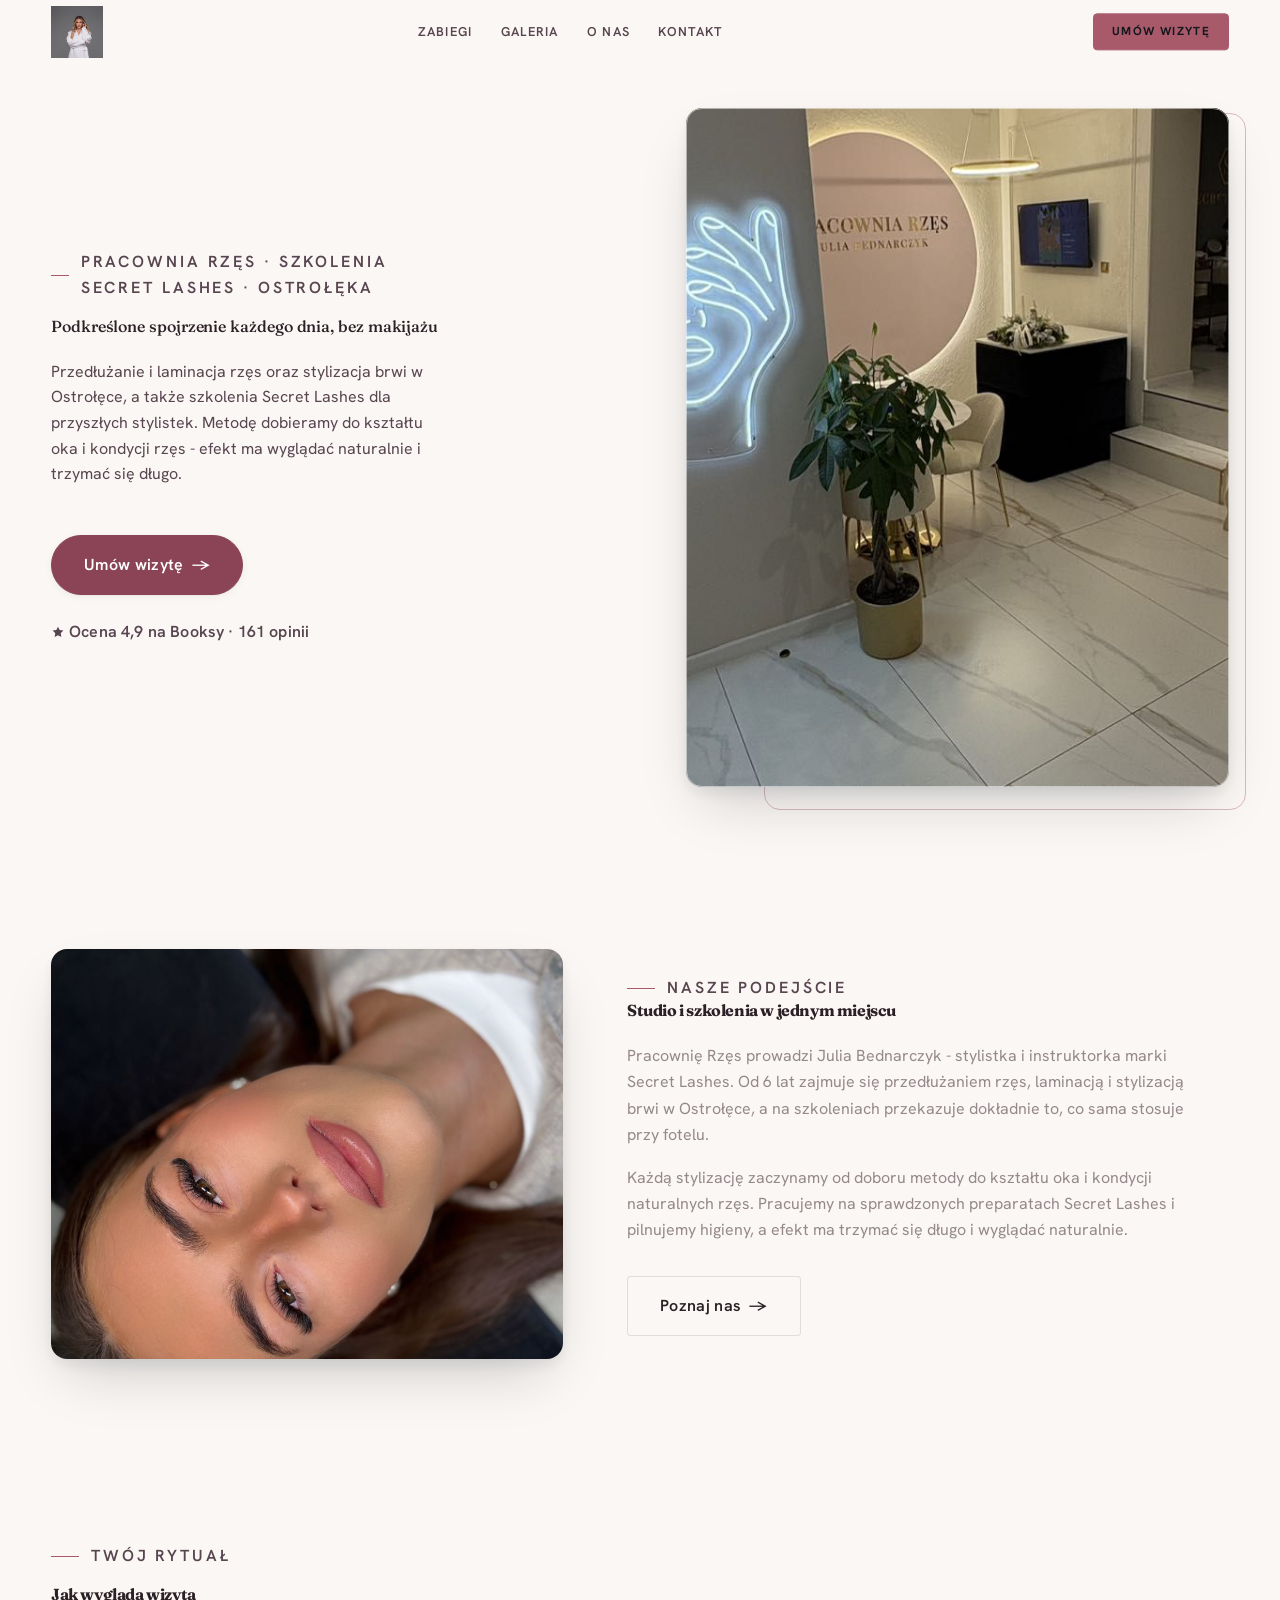
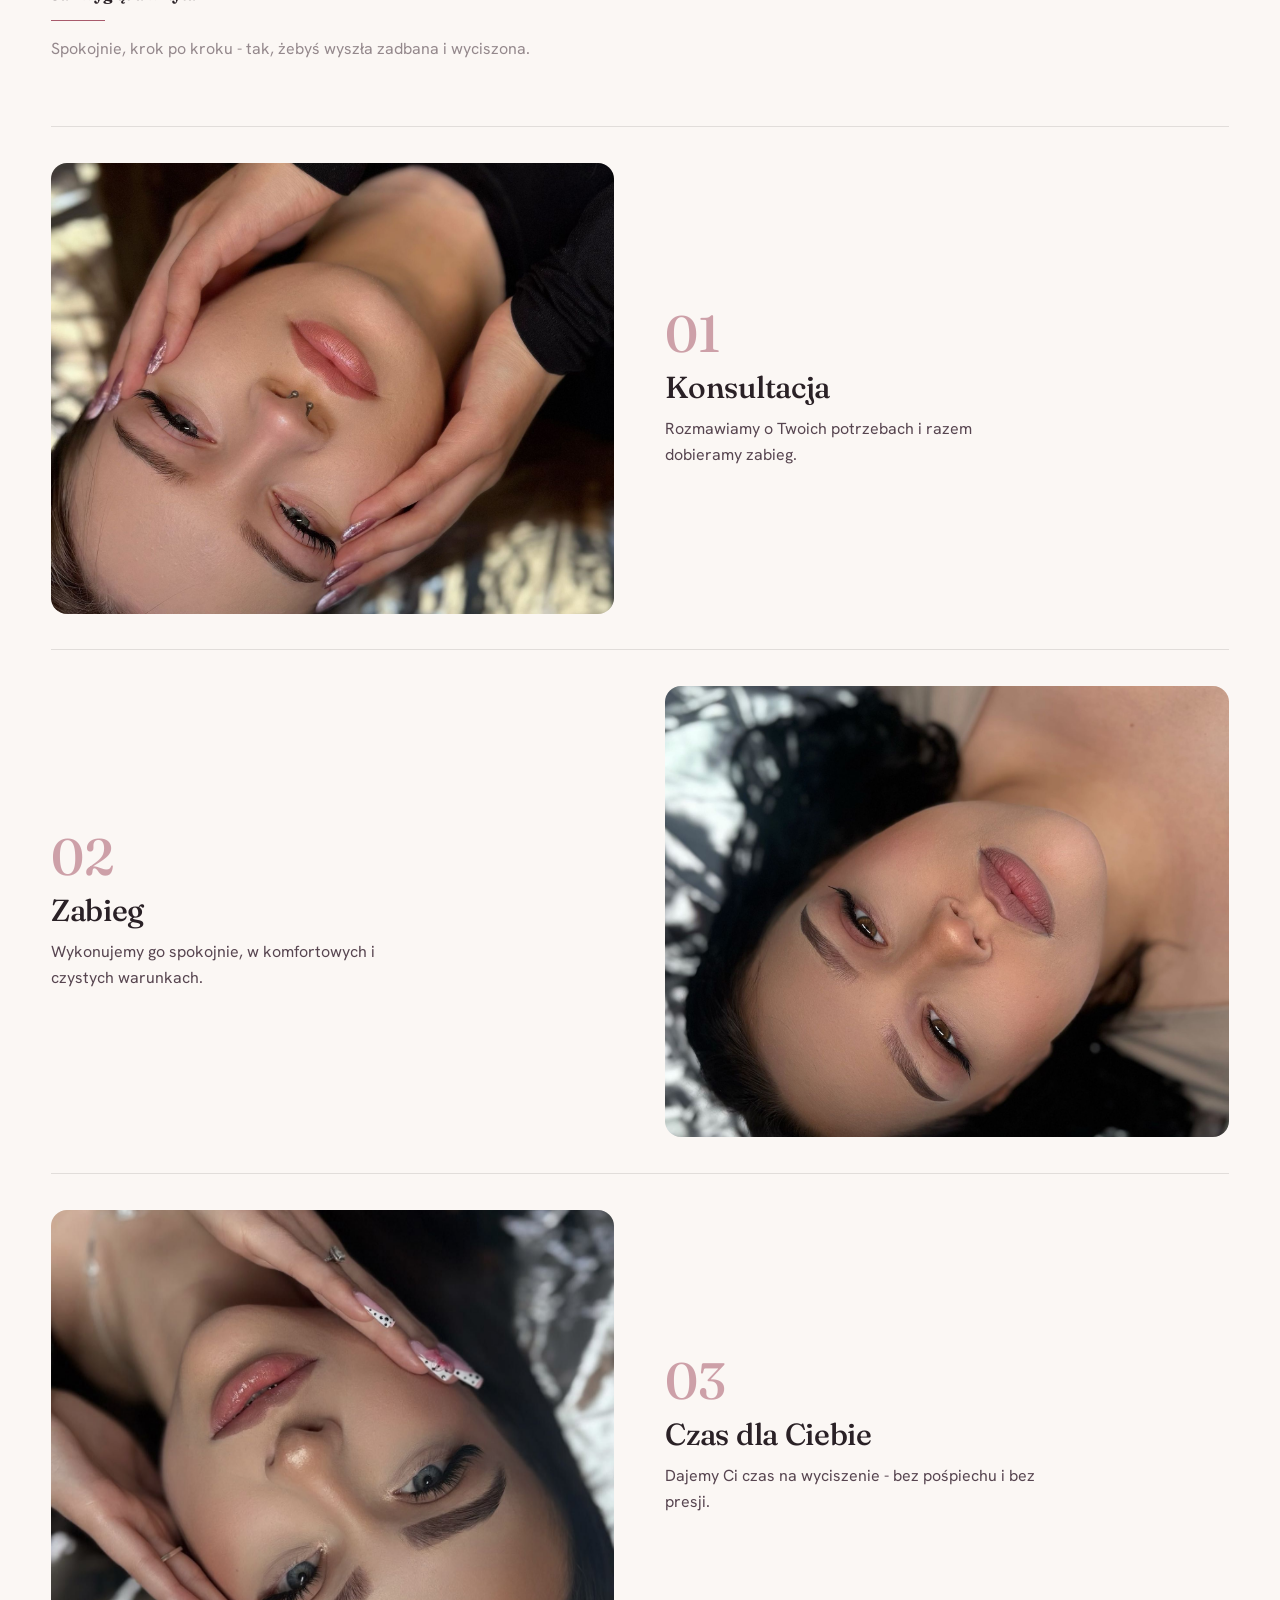
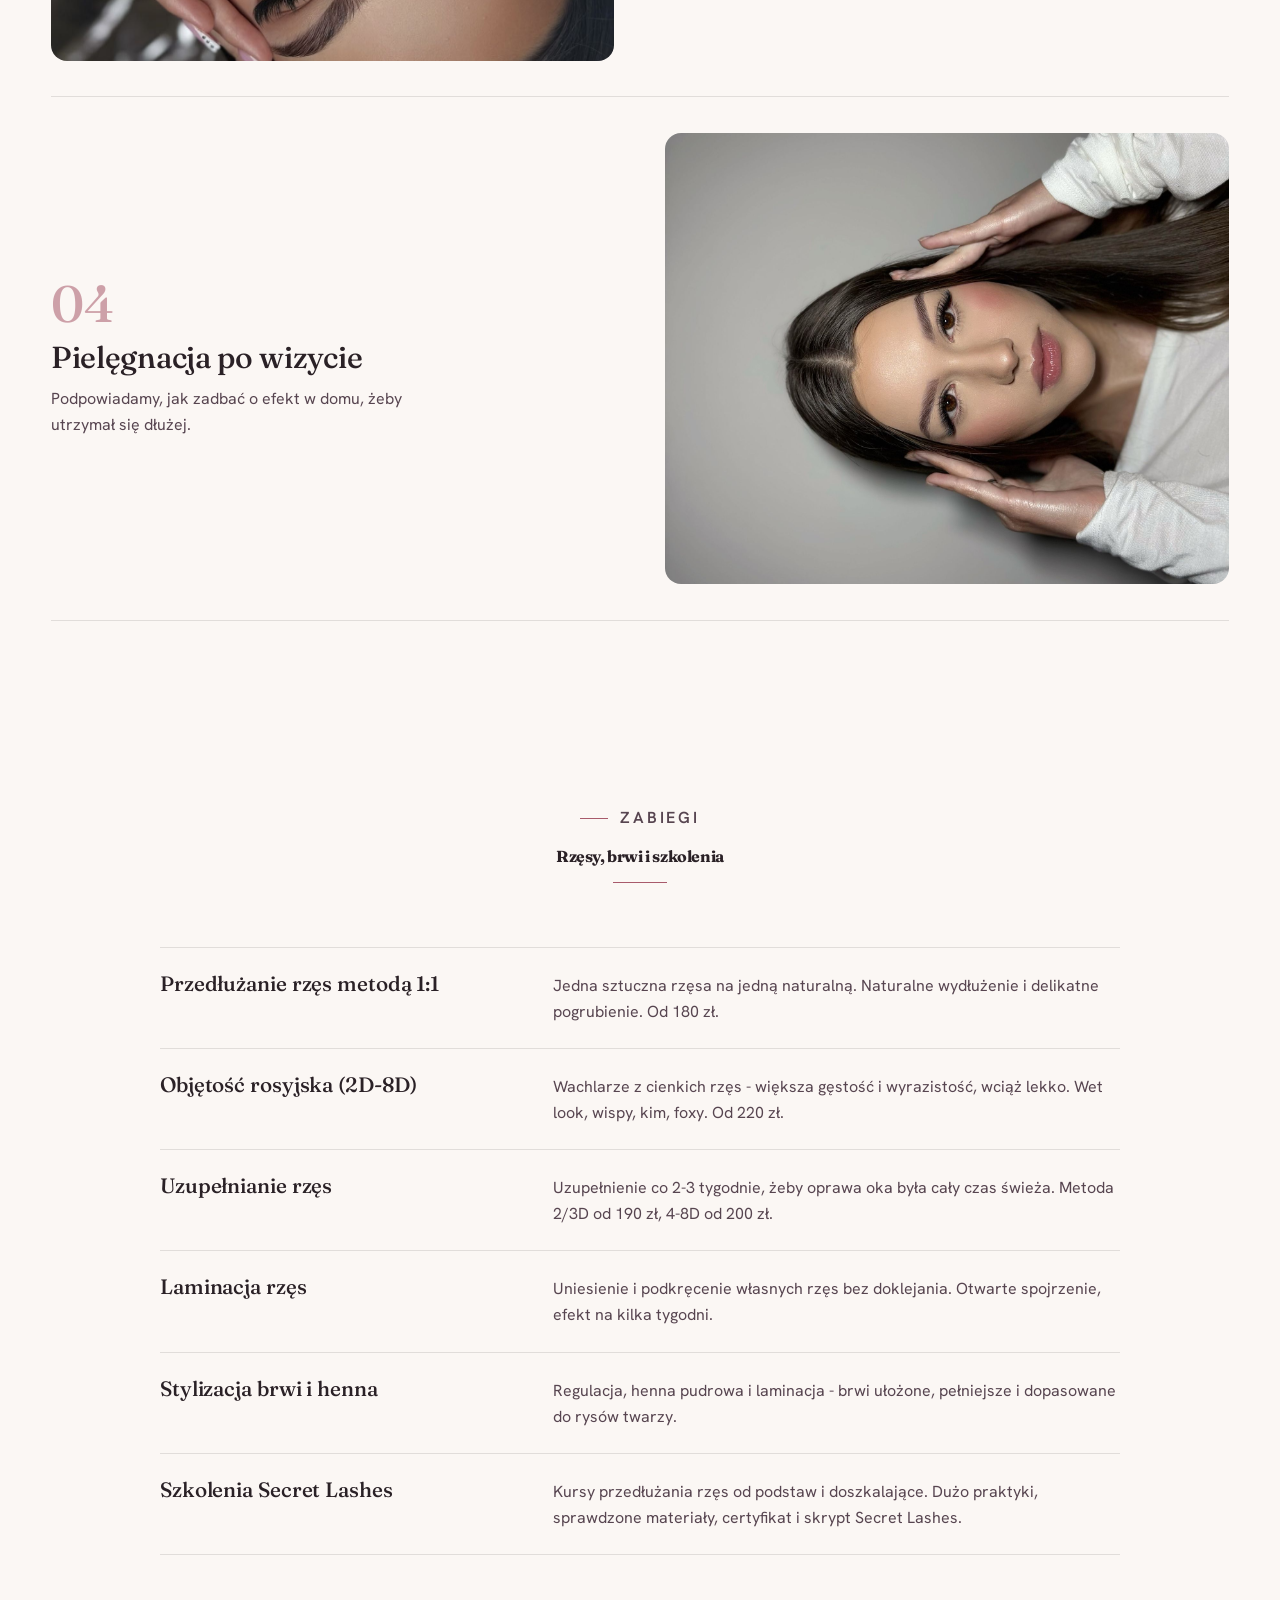
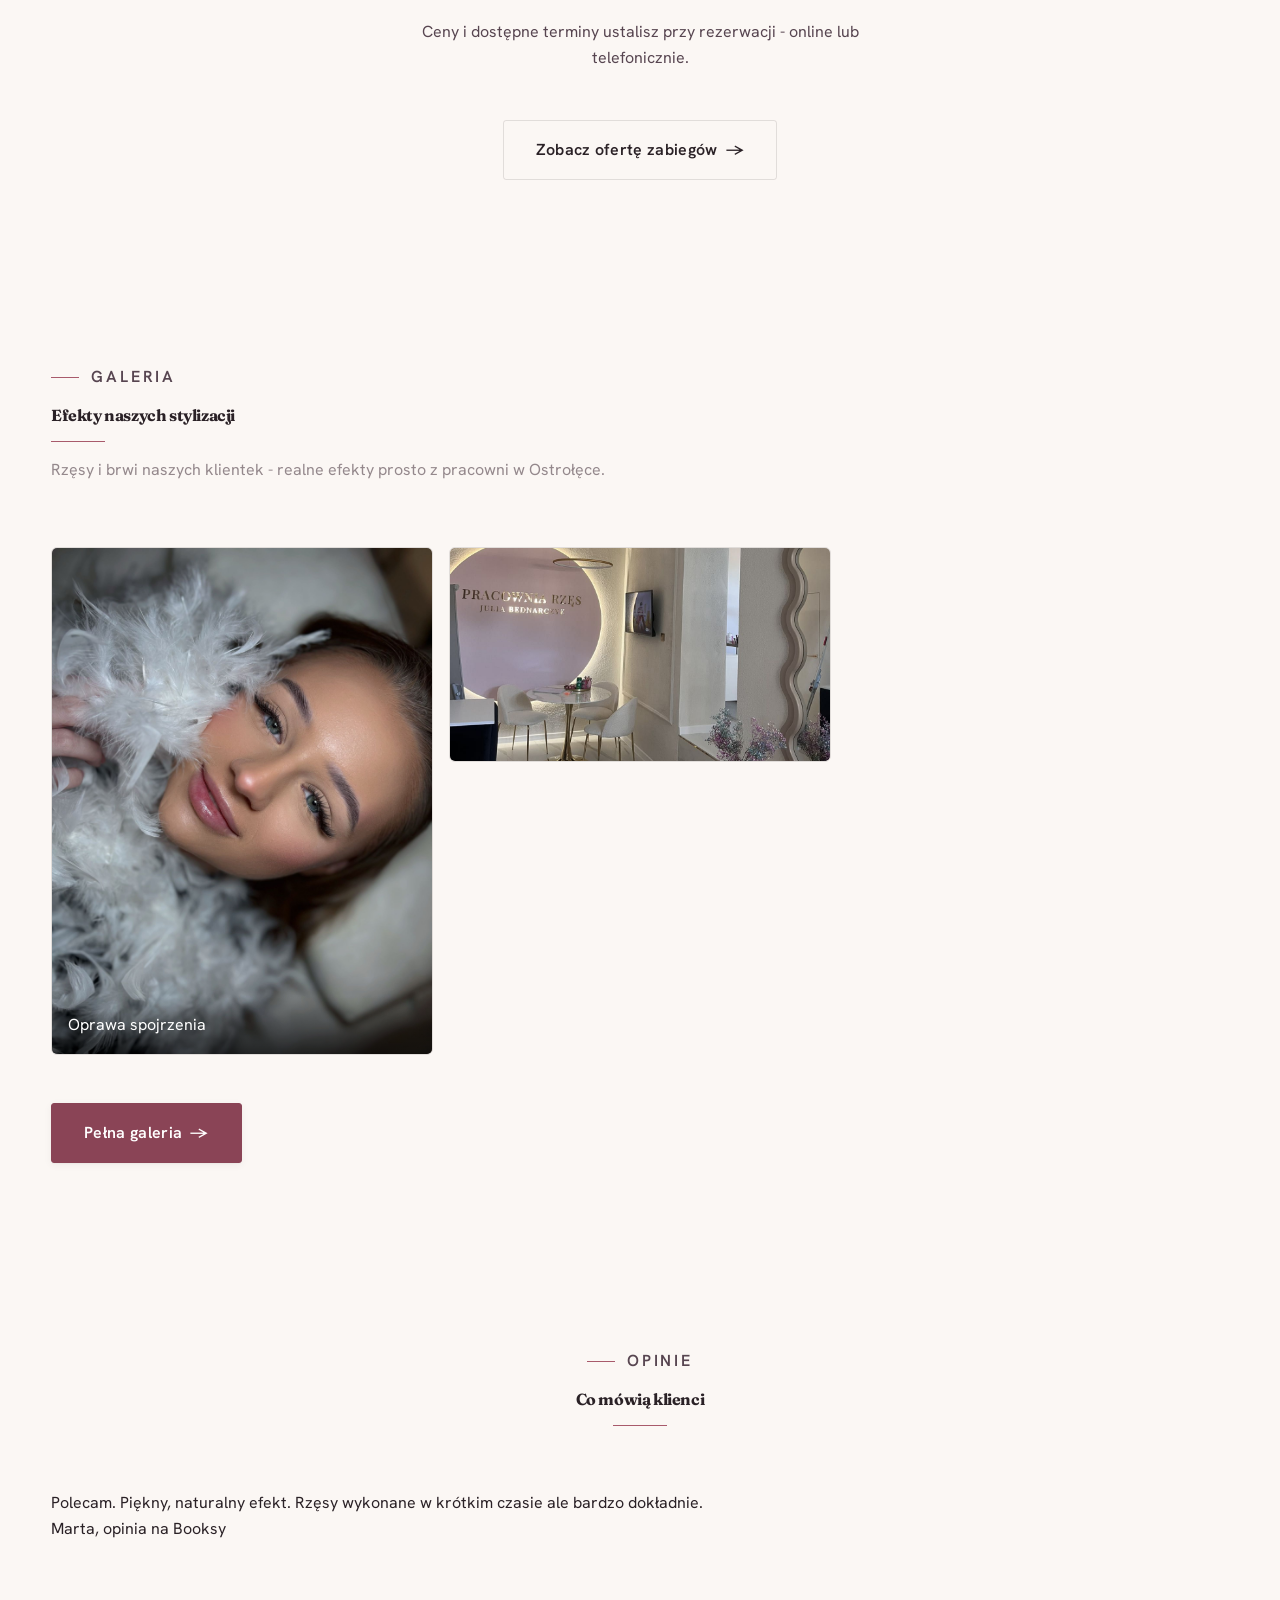
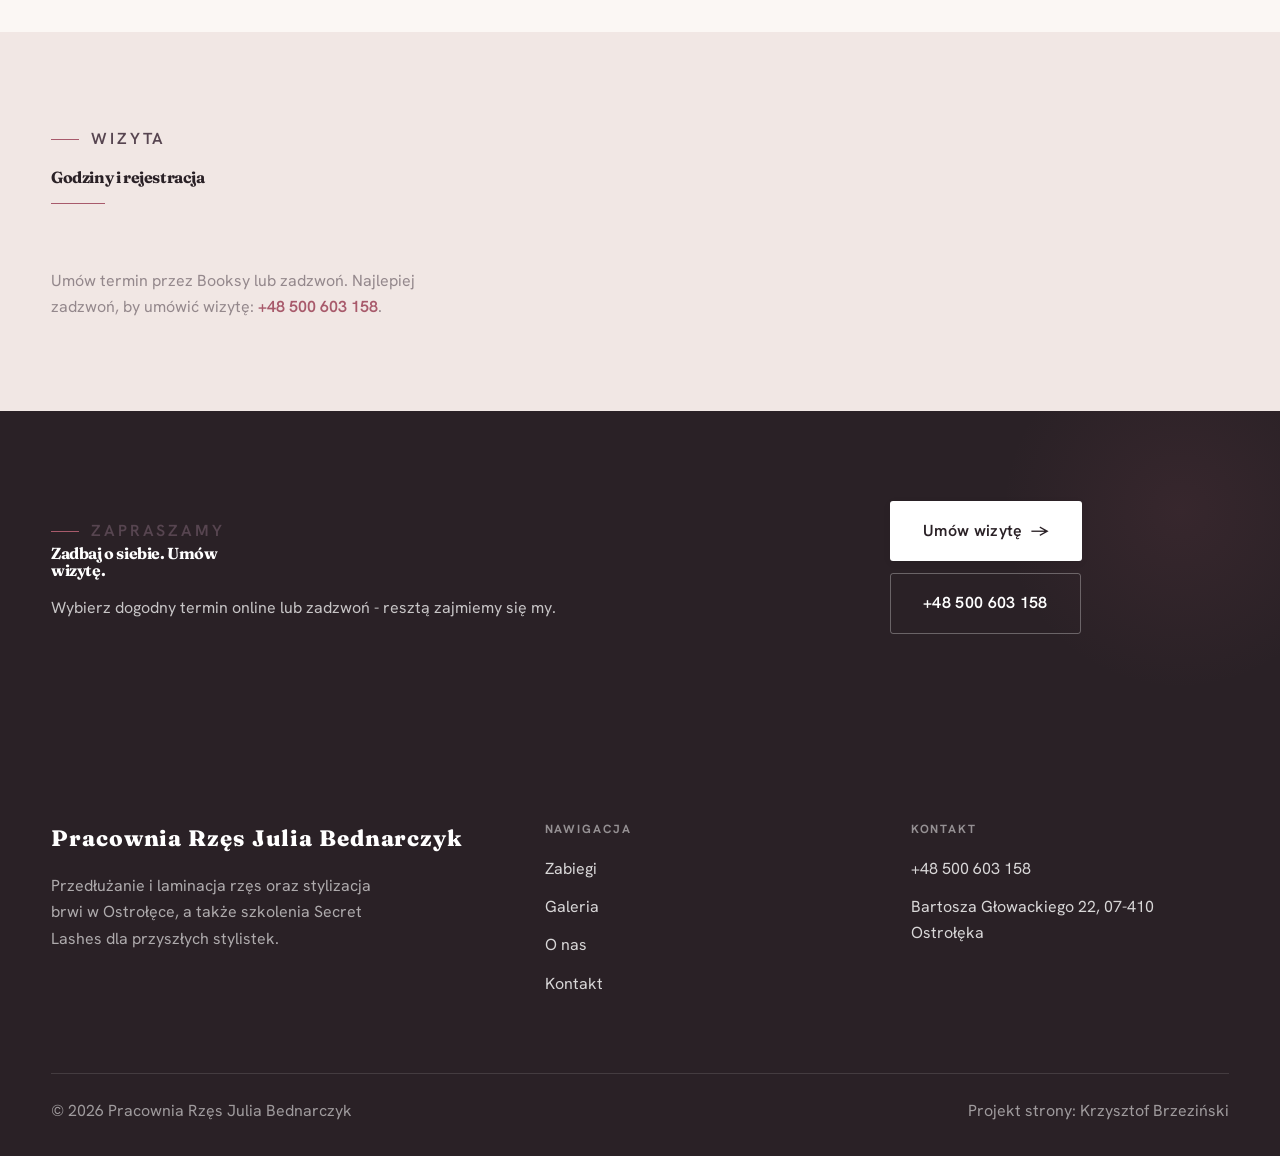
==== commit 46753fe8: "Przebudowa: realne zdjęcia Booksy + dane (rzęsy/brwi/szkolenia), ocena 4,9/161" ====
--- a/index.html
+++ b/index.html
@@ -3,8 +3,8 @@
 <head>
 <meta charset="UTF-8">
 <meta name="viewport" content="width=device-width, initial-scale=1.0">
-<title>Pracownia rzęs Julia Bednarczyk - Przedłużanie rzęs i szkolenia Secret Lashes · Ostrołęka</title>
-<meta name="description" content="Pracownia rzęs Julia Bednarczyk w Ostrołęce - przedłużanie rzęs metodą 1:1 i objętościowe, lifting, laminacja oraz szkolenia Secret Lashes. Naturalny efekt i indywidualne podejście. Umów wizytę.">
+<title>Pracownia Rzęs Julia Bednarczyk - Przedłużanie rzęs i szkolenia Secret Lashes · Ostrołęka</title>
+<meta name="description" content="Pracownia Rzęs Julia Bednarczyk w Ostrołęce - przedłużanie i laminacja rzęs, stylizacja brwi oraz szkolenia Secret Lashes dla stylistek. Ocena 4,9 na Booksy. Umów wizytę.">
 <link rel="preconnect" href="https://fonts.googleapis.com">
 <link rel="preconnect" href="https://fonts.gstatic.com" crossorigin>
 <link href="https://fonts.googleapis.com/css2?family=Fraunces:wght@500;600;700&family=Hanken+Grotesk:wght@400;500;600&display=swap" rel="stylesheet">
@@ -14,7 +14,7 @@
 
 <header class="nav">
   <div class="wrap nav-inner">
-    <a class="brand" href="index.html"><span class="name">Pracownia rzęs Julia Bednarczyk</span><span class="sub">Ostrołęka</span></a>
+    <a class="brand brand-has-logo" href="index.html"><img class="brand-logo" src="img/logo.png" alt="Pracownia Rzęs Julia Bednarczyk"></a>
     <nav class="nav-links">
       <a href="oferta.html">Zabiegi</a>
       <a href="realizacje.html">Galeria</a>
@@ -30,22 +30,22 @@
   <div class="wrap">
     <div class="hs-copy reveal">
       <span class="eyebrow">Pracownia rzęs · Szkolenia Secret Lashes · Ostrołęka</span>
-      <h1 class="hs-claim">Rzęsy dopasowane do Twoich oczu</h1>
-      <p class="hs-lead">Przedłużanie i stylizacja rzęs w Ostrołęce oraz szkolenia Secret Lashes dla przyszłych stylistek. Metodę dobieramy do kształtu oka i kondycji rzęs - efekt ma wyglądać naturalnie i trzymać się długo.</p>
+      <h1 class="hs-claim">Podkreślone spojrzenie każdego dnia, bez makijażu</h1>
+      <p class="hs-lead">Przedłużanie i laminacja rzęs oraz stylizacja brwi w Ostrołęce, a także szkolenia Secret Lashes dla przyszłych stylistek. Metodę dobieramy do kształtu oka i kondycji rzęs - efekt ma wyglądać naturalnie i trzymać się długo.</p>
       <a href="kontakt.html" class="btn btn-accent hs-cta">Umów wizytę <span class="arr">→</span></a>
-      <p class="hs-rating"><svg class="ico-star" width="14" height="14" viewBox="0 0 24 24" style="vertical-align:-2px" aria-hidden="true"><path d="M12 2.8l2.85 5.8 6.4.93-4.63 4.5 1.1 6.37L12 17.4l-5.72 3 1.1-6.37-4.63-4.5 6.4-.93L12 2.8Z" fill="currentColor"/></svg> Ocena 4,9 w Google · 53 opinie</p>
+      <p class="hs-rating"><svg class="ico-star" width="14" height="14" viewBox="0 0 24 24" style="vertical-align:-2px" aria-hidden="true"><path d="M12 2.8l2.85 5.8 6.4.93-4.63 4.5 1.1 6.37L12 17.4l-5.72 3 1.1-6.37-4.63-4.5 6.4-.93L12 2.8Z" fill="currentColor"/></svg> Ocena 4,9 na Booksy · 161 opinii</p>
     </div>
-    <figure class="hs-fig reveal"><img src="img/hero.jpg" alt="Pracownia rzęs Julia Bednarczyk"></figure>
+    <figure class="hs-fig reveal"><img src="img/hero.jpg" alt="Pracownia Rzęs Julia Bednarczyk"></figure>
   </div>
 </section>
 <section>
   <div class="wrap split">
-    <div class="split-art reveal"><img src="img/g1.jpg" alt="Pracownia rzęs Julia Bednarczyk" loading="lazy"></div>
+    <div class="split-art reveal"><img src="img/g1.jpg" alt="Pracownia Rzęs Julia Bednarczyk" loading="lazy"></div>
     <div class="split-copy reveal">
       <span class="eyebrow">Nasze podejście</span>
       <h2>Studio i szkolenia w jednym miejscu</h2>
-      <p class="muted">Julia Bednarczyk prowadzi pracownię rzęs w Ostrołęce i jako certyfikowana instruktorka Secret Lashes szkoli przyszłe stylistki. Na co dzień pracuje z klientkami, a na szkoleniach przekazuje dokładnie to, co sama stosuje przy fotelu.</p>
-      <p class="muted">Każdą stylizację zaczynamy od doboru metody do kształtu oka i kondycji rzęs. Pracujemy na sprawdzonych preparatach Secret Lashes i pilnujemy higieny - narzędzia sterylizujemy, a efekt ma trzymać się długo i wyglądać naturalnie.</p>
+      <p class="muted">Pracownię Rzęs prowadzi Julia Bednarczyk - stylistka i instruktorka marki Secret Lashes. Od 6 lat zajmuje się przedłużaniem rzęs, laminacją i stylizacją brwi w Ostrołęce, a na szkoleniach przekazuje dokładnie to, co sama stosuje przy fotelu.</p>
+      <p class="muted">Każdą stylizację zaczynamy od doboru metody do kształtu oka i kondycji naturalnych rzęs. Pracujemy na sprawdzonych preparatach Secret Lashes i pilnujemy higieny, a efekt ma trzymać się długo i wyglądać naturalnie.</p>
       <a href="o-nas.html" class="btn btn-ghost">Poznaj nas <span class="arr">→</span></a>
     </div>
   </div>
@@ -81,15 +81,15 @@
   <div class="wrap">
     <div class="head center reveal">
       <span class="eyebrow">Zabiegi</span>
-      <h2>Rzęsy, oprawa oka i szkolenia</h2>
+      <h2>Rzęsy, brwi i szkolenia</h2>
     </div>
     <div class="cennik">
-      <div class="cennik-row reveal"><div class="cn-name"><h3>Przedłużanie rzęs metodą 1:1</h3></div><div class="cn-desc">Klasyczne przedłużanie - jedna sztuczna rzęsa na jedną naturalną. Elegancki, naturalny efekt. Od 180 zł.</div></div>
-      <div class="cennik-row reveal"><div class="cn-name"><h3>Uzupełnienie rzęs</h3></div><div class="cn-desc">Uzupełnienie po 2-3 tygodniach, żeby oprawa oka cały czas wyglądała świeżo. Od 160 zł.</div></div>
-      <div class="cennik-row reveal"><div class="cn-name"><h3>Metody objętościowe</h3></div><div class="cn-desc">Zagęszczenie i większa objętość - 2:1, 3:1 i więcej, dobrane do okazji i Twoich oczu.</div></div>
-      <div class="cennik-row reveal"><div class="cn-name"><h3>Lifting i laminacja rzęs</h3></div><div class="cn-desc">Podkręcenie i ułożenie naturalnych rzęs bez doklejania. Efekt utrzymuje się kilka tygodni.</div></div>
-      <div class="cennik-row reveal"><div class="cn-name"><h3>Henna i koloryzacja</h3></div><div class="cn-desc">Podkreślenie koloru rzęs i brwi. Farbka od 50 zł.</div></div>
-      <div class="cennik-row reveal"><div class="cn-name"><h3>Szkolenia Secret Lashes</h3></div><div class="cn-desc">Kursy przedłużania rzęs od podstaw i doszkalające. Dużo praktyki, sprawdzone materiały i certyfikat Secret Lashes.</div></div>
+      <div class="cennik-row reveal"><div class="cn-name"><h3>Przedłużanie rzęs metodą 1:1</h3></div><div class="cn-desc">Jedna sztuczna rzęsa na jedną naturalną. Naturalne wydłużenie i delikatne pogrubienie. Od 180 zł.</div></div>
+      <div class="cennik-row reveal"><div class="cn-name"><h3>Objętość rosyjska (2D-8D)</h3></div><div class="cn-desc">Wachlarze z cienkich rzęs - większa gęstość i wyrazistość, wciąż lekko. Wet look, wispy, kim, foxy. Od 220 zł.</div></div>
+      <div class="cennik-row reveal"><div class="cn-name"><h3>Uzupełnianie rzęs</h3></div><div class="cn-desc">Uzupełnienie co 2-3 tygodnie, żeby oprawa oka była cały czas świeża. Metoda 2/3D od 190 zł, 4-8D od 200 zł.</div></div>
+      <div class="cennik-row reveal"><div class="cn-name"><h3>Laminacja rzęs</h3></div><div class="cn-desc">Uniesienie i podkręcenie własnych rzęs bez doklejania. Otwarte spojrzenie, efekt na kilka tygodni.</div></div>
+      <div class="cennik-row reveal"><div class="cn-name"><h3>Stylizacja brwi i henna</h3></div><div class="cn-desc">Regulacja, henna pudrowa i laminacja - brwi ułożone, pełniejsze i dopasowane do rysów twarzy.</div></div>
+      <div class="cennik-row reveal"><div class="cn-name"><h3>Szkolenia Secret Lashes</h3></div><div class="cn-desc">Kursy przedłużania rzęs od podstaw i doszkalające. Dużo praktyki, sprawdzone materiały, certyfikat i skrypt Secret Lashes.</div></div>
     </div>
     <p class="menu-note">Ceny i dostępne terminy ustalisz przy rezerwacji - online lub telefonicznie.</p>
     <div style="text-align:center;margin-top:var(--space-7)" class="reveal"><a href="oferta.html" class="btn btn-ghost">Zobacz ofertę zabiegów <span class="arr">→</span></a></div>
@@ -99,14 +99,25 @@
   <div class="wrap">
     <div class="head reveal">
       <span class="eyebrow">Galeria</span>
-      <h2>Nasze prace</h2>
-      <p>Stylizacje rzęs wykonane w studiu w Ostrołęce - zdjęcia po zabiegu.</p>
+      <h2>Efekty naszych stylizacji</h2>
+      <p>Rzęsy i brwi naszych klientek - realne efekty prosto z pracowni w Ostrołęce.</p>
     </div>
     <div class="gallery-masonry">
       <figure class="m-tile reveal"><img src="img/g6.jpg" alt="Oprawa spojrzenia" loading="lazy"><div class="cap">Oprawa spojrzenia</div></figure>
-      <figure class="m-tile reveal"><img src="img/about.jpg" alt="Pracownia rzęs Julia Bednarczyk" loading="lazy"></figure>
+      <figure class="m-tile reveal"><img src="img/about.jpg" alt="Pracownia Rzęs Julia Bednarczyk" loading="lazy"></figure>
     </div>
     <div style="margin-top:var(--space-7)" class="reveal"><a href="realizacje.html" class="btn btn-accent">Pełna galeria <span class="arr">→</span></a></div>
+  </div>
+</section>
+<section class="opinie">
+  <div class="wrap">
+    <div class="head center reveal">
+      <span class="eyebrow">Opinie</span>
+      <h2>Co mówią klienci</h2>
+    </div>
+    <div class="opinie-grid">
+      <figure class="op-card reveal"><blockquote>Polecam. Piękny, naturalny efekt. Rzęsy wykonane w krótkim czasie ale bardzo dokładnie.</blockquote><span class="op-autor">Marta, opinia na Booksy</span></figure>
+    </div>
   </div>
 </section>
 <section class="trust">
@@ -115,7 +126,7 @@
       <span class="eyebrow">Wizyta</span>
       <h2>Godziny i rejestracja</h2>
     </div>
-    <p class="reveal" style="color:var(--muted);max-width:48ch">Zadzwoń - podpowiemy najbliższy wolny termin. Najlepiej zadzwoń, by umówić wizytę: <a href="tel:+48500603158" style="color:var(--accent);font-weight:600">+48 500 603 158</a>.</p>
+    <p class="reveal" style="color:var(--muted);max-width:48ch">Umów termin przez Booksy lub zadzwoń. Najlepiej zadzwoń, by umówić wizytę: <a href="tel:+48500603158" style="color:var(--accent);font-weight:600">+48 500 603 158</a>.</p>
   </div>
 </section>
 <section class="cta">
@@ -136,8 +147,8 @@
   <div class="wrap">
     <div class="foot-grid">
       <div class="foot-brand">
-        <div class="name">Pracownia rzęs Julia Bednarczyk</div>
-        <p>Przedłużanie i stylizacja rzęs w Ostrołęce oraz szkolenia Secret Lashes dla przyszłych stylistek.</p>
+        <div class="name">Pracownia Rzęs Julia Bednarczyk</div>
+        <p>Przedłużanie i laminacja rzęs oraz stylizacja brwi w Ostrołęce, a także szkolenia Secret Lashes dla przyszłych stylistek.</p>
       </div>
       <div class="foot-col">
         <h4>Nawigacja</h4>
@@ -153,7 +164,7 @@
       </div>
     </div>
     <div class="foot-bot">
-      <span>© 2026 Pracownia rzęs Julia Bednarczyk</span>
+      <span>© 2026 Pracownia Rzęs Julia Bednarczyk</span>
       <span>Projekt strony: Krzysztof Brzeziński</span>
     </div>
   </div>
--- a/assets/styles.css
+++ b/assets/styles.css
@@ -577,3 +577,9 @@
 .nav .brand .sub{display:none}
 .nav .brand{min-width:0;overflow:hidden}
 }
+
+/* === focal-point zdjęć (smartcrop) — cover nie utnie twarzy/obiektu === */
+img[src$="/about.jpg"]{object-position:37% 52%}
+[style*="about.jpg"]{background-position:37% 52%}
+img[src$="/g6.jpg"]{object-position:52% 39%}
+[style*="g6.jpg"]{background-position:52% 39%}
